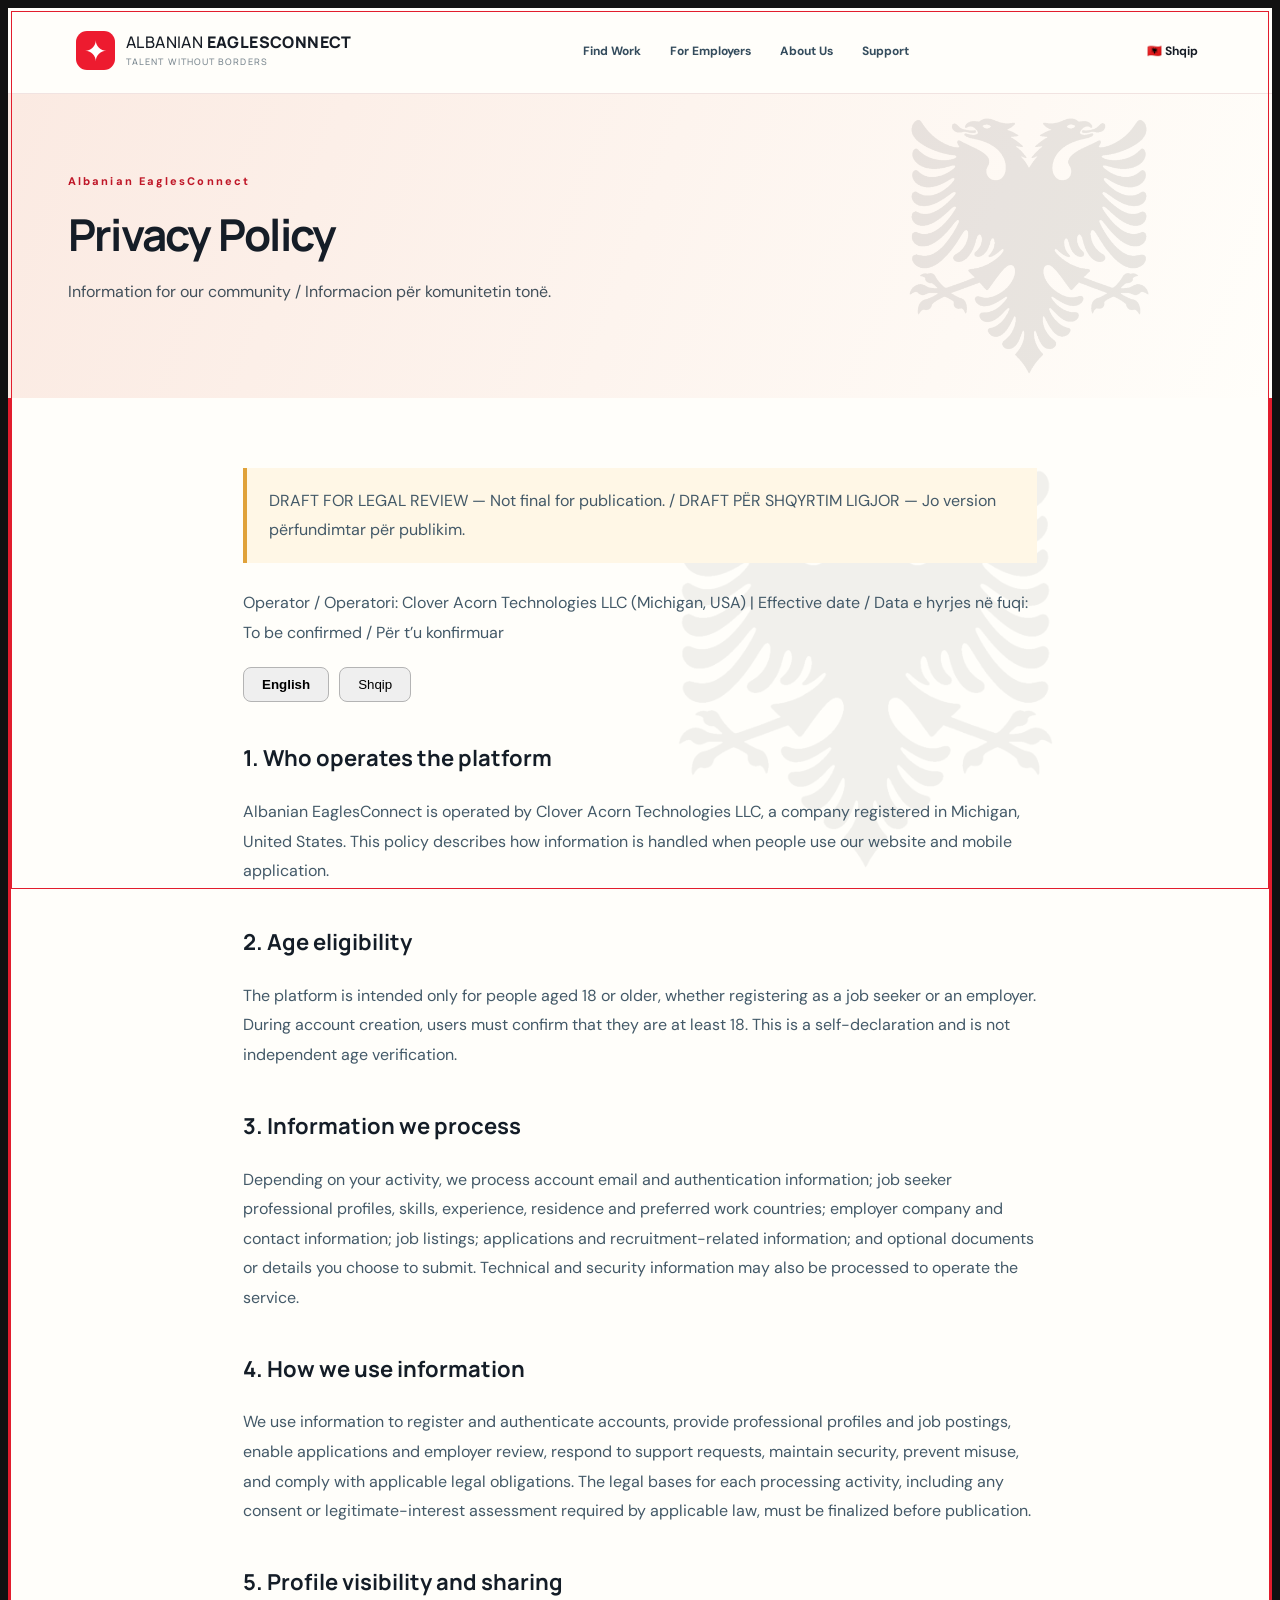
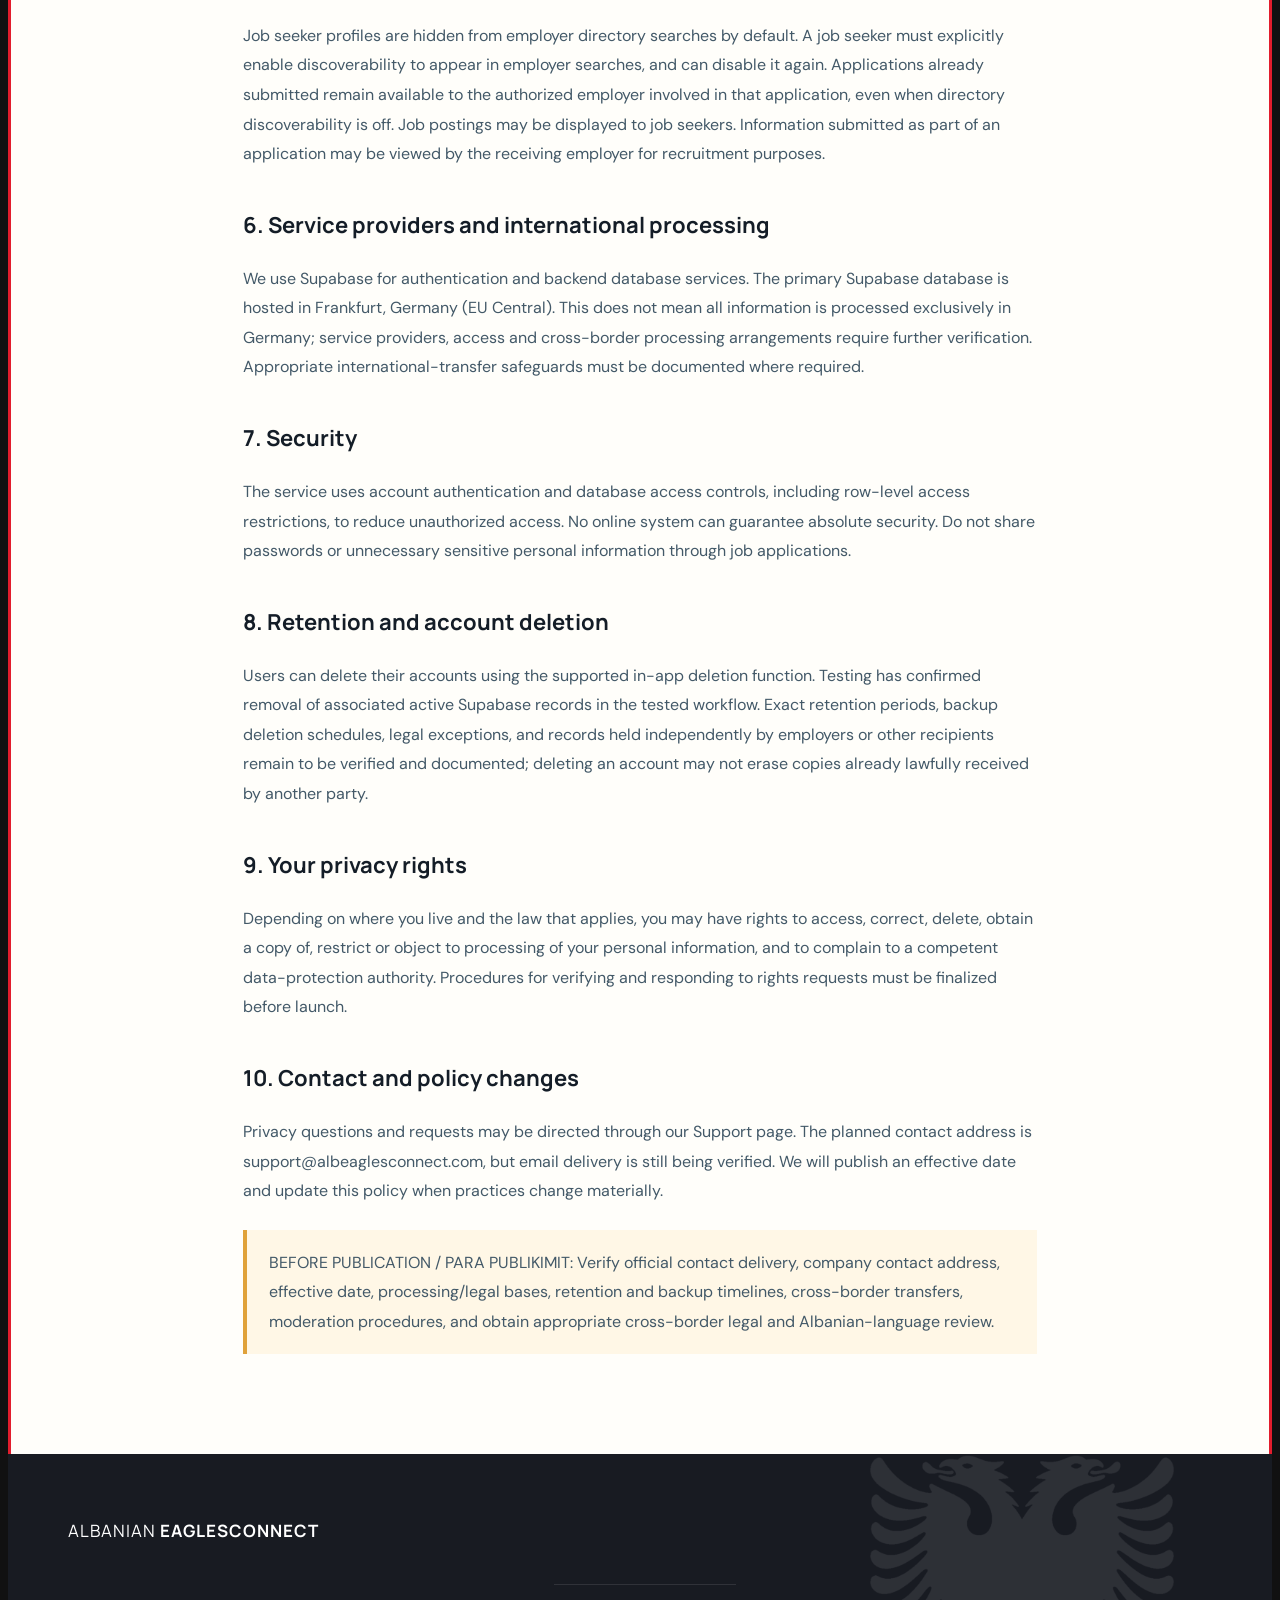
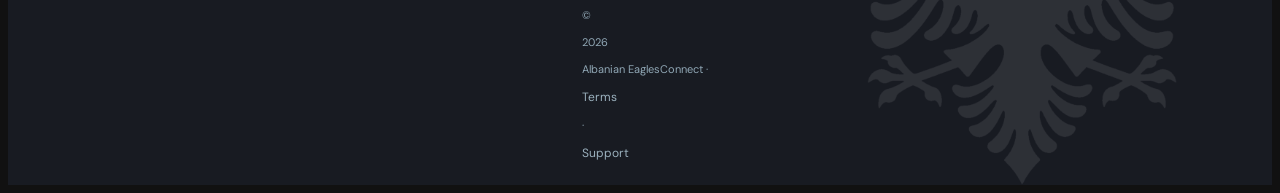
==== privacy.html @ 8d5b30fc "Add files via upload" ====
<!DOCTYPE html>
<html lang="en">
 <head>
  <meta charset="utf-8"/>
  <meta content="width=device-width,initial-scale=1" name="viewport"/>
  <title>
   Privacy Policy | Albanian EaglesConnect
  </title>
  <link href="styles.css" rel="stylesheet"/>
  <style>
   [data-legal-content][hidden]{display:none!important;}
  </style>
 </head>
 <body>
  <header class="header">
   <a class="brand" href="index.html">
    <span class="brand-icon">
     ✦
    </span>
    <span>
     ALBANIAN
     <b>
      EAGLESCONNECT
     </b>
     <small>
      Talent without borders
     </small>
    </span>
   </a>
   <nav id="nav">
    <a data-i18n="navJobs" href="index.html#opportunities">
     Find Work
    </a>
    <a data-i18n="navEmployers" href="index.html#employers">
     For Employers
    </a>
    <a data-i18n="navAbout" href="index.html#about">
     About Us
    </a>
    <a data-i18n="navSupport" href="support.html">
     Support
    </a>
   </nav>
   <div class="header-actions">
    <button class="lang" id="langBtn">
     🇦🇱 Shqip
    </button>
    <button class="menu" id="menuBtn">
     ☰
    </button>
   </div>
  </header>
  <section class="legal-hero">
   <div class="wrap">
    <span class="kicker">
     Albanian EaglesConnect
    </span>
    <h1 data-i18n="privacyTitle">
     Privacy Policy
    </h1>
    <p>
     Information for our community / Informacion p&euml;r komunitetin ton&euml;.
    </p>
   </div>
  </section>
  <main class="legal-body">
   <div class="notice" data-legal-en="" data-legal-sq="">
    DRAFT FOR LEGAL REVIEW &mdash; Not final for publication. / DRAFT P&Euml;R SHQYRTIM LIGJOR &mdash; Jo version p&euml;rfundimtar p&euml;r publikim.
   </div>
   <p>
    Operator / Operatori: Clover Acorn Technologies LLC (Michigan, USA)  |  Effective date / Data e hyrjes n&euml; fuqi: To be confirmed / P&euml;r t&rsquo;u konfirmuar
   </p>
   <div aria-label="Legal document language" class="legal-language-switch" role="group" style="display:flex;gap:10px;margin:20px 0;">
    <button data-legal-switch="en" style="padding:9px 18px;border-radius:8px;border:1px solid #b4b4b4;cursor:pointer;" type="button">
     English
    </button>
    <button data-legal-switch="sq" style="padding:9px 18px;border-radius:8px;border:1px solid #b4b4b4;cursor:pointer;" type="button">
     Shqip
    </button>
   </div>
   <div data-legal-content="en" lang="en">
    <h2>
     1. Who operates the platform
    </h2>
    <p>
     Albanian EaglesConnect is operated by Clover Acorn Technologies LLC, a company registered in Michigan, United States. This policy describes how information is handled when people use our website and mobile application.
    </p>
    <h2>
     2. Age eligibility
    </h2>
    <p>
     The platform is intended only for people aged 18 or older, whether registering as a job seeker or an employer. During account creation, users must confirm that they are at least 18. This is a self-declaration and is not independent age verification.
    </p>
    <h2>
     3. Information we process
    </h2>
    <p>
     Depending on your activity, we process account email and authentication information; job seeker professional profiles, skills, experience, residence and preferred work countries; employer company and contact information; job listings; applications and recruitment-related information; and optional documents or details you choose to submit. Technical and security information may also be processed to operate the service.
    </p>
    <h2>
     4. How we use information
    </h2>
    <p>
     We use information to register and authenticate accounts, provide professional profiles and job postings, enable applications and employer review, respond to support requests, maintain security, prevent misuse, and comply with applicable legal obligations. The legal bases for each processing activity, including any consent or legitimate-interest assessment required by applicable law, must be finalized before publication.
    </p>
    <h2>
     5. Profile visibility and sharing
    </h2>
    <p>
     Job seeker profiles are hidden from employer directory searches by default. A job seeker must explicitly enable discoverability to appear in employer searches, and can disable it again. Applications already submitted remain available to the authorized employer involved in that application, even when directory discoverability is off. Job postings may be displayed to job seekers. Information submitted as part of an application may be viewed by the receiving employer for recruitment purposes.
    </p>
    <h2>
     6. Service providers and international processing
    </h2>
    <p>
     We use Supabase for authentication and backend database services. The primary Supabase database is hosted in Frankfurt, Germany (EU Central). This does not mean all information is processed exclusively in Germany; service providers, access and cross-border processing arrangements require further verification. Appropriate international-transfer safeguards must be documented where required.
    </p>
    <h2>
     7. Security
    </h2>
    <p>
     The service uses account authentication and database access controls, including row-level access restrictions, to reduce unauthorized access. No online system can guarantee absolute security. Do not share passwords or unnecessary sensitive personal information through job applications.
    </p>
    <h2>
     8. Retention and account deletion
    </h2>
    <p>
     Users can delete their accounts using the supported in-app deletion function. Testing has confirmed removal of associated active Supabase records in the tested workflow. Exact retention periods, backup deletion schedules, legal exceptions, and records held independently by employers or other recipients remain to be verified and documented; deleting an account may not erase copies already lawfully received by another party.
    </p>
    <h2>
     9. Your privacy rights
    </h2>
    <p>
     Depending on where you live and the law that applies, you may have rights to access, correct, delete, obtain a copy of, restrict or object to processing of your personal information, and to complain to a competent data-protection authority. Procedures for verifying and responding to rights requests must be finalized before launch.
    </p>
    <h2>
     10. Contact and policy changes
    </h2>
    <p>
     Privacy questions and requests may be directed through our Support page. The planned contact address is support@albeaglesconnect.com, but email delivery is still being verified. We will publish an effective date and update this policy when practices change materially.
    </p>
   </div>
   <div data-legal-content="sq" lang="sq">
    <h2>
     1. Kush e administron platform&euml;n
    </h2>
    <p>
     Albanian EaglesConnect administrohet nga Clover Acorn Technologies LLC, nj&euml; shoq&euml;ri e regjistruar n&euml; Mi&ccedil;igan, Shtetet e Bashkuara. Kjo politik&euml; p&euml;rshkruan m&euml;nyr&euml;n e trajtimit t&euml; t&euml; dh&euml;nave gjat&euml; p&euml;rdorimit t&euml; faqes son&euml; t&euml; internetit dhe aplikacionit celular.
    </p>
    <h2>
     2. Kushti i mosh&euml;s
    </h2>
    <p>
     Platforma &euml;sht&euml; e destinuar vet&euml;m p&euml;r persona t&euml; mosh&euml;s 18 vje&ccedil; e lart, si pun&euml;k&euml;rkues ashtu edhe pun&euml;dh&euml;n&euml;s. Gjat&euml; krijimit t&euml; llogaris&euml;, p&euml;rdoruesit duhet t&euml; konfirmojn&euml; se jan&euml; t&euml; pakt&euml;n 18 vje&ccedil;. Ky &euml;sht&euml; nj&euml; vet&euml;deklarim dhe jo verifikim i pavarur i mosh&euml;s.
    </p>
    <h2>
     3. T&euml; dh&euml;nat q&euml; p&euml;rpunojm&euml;
    </h2>
    <p>
     N&euml; var&euml;si t&euml; p&euml;rdorimit, p&euml;rpunojm&euml; adres&euml;n e emailit dhe t&euml; dh&euml;na t&euml; autentikimit; profilet profesionale t&euml; pun&euml;k&euml;rkuesve, aft&euml;sit&euml;, p&euml;rvoj&euml;n, vendbanimin dhe vendet e preferuara t&euml; pun&euml;s; t&euml; dh&euml;nat e kompanive dhe t&euml; kontaktit t&euml; pun&euml;dh&euml;n&euml;sve; shpalljet e pun&euml;s; aplikimet dhe t&euml; dh&euml;nat e rekrutimit; si edhe dokumentet ose holl&euml;sit&euml; q&euml; vendosni t&euml; paraqisni. Mund t&euml; p&euml;rpunohen edhe t&euml; dh&euml;na teknike dhe sigurie p&euml;r funksionimin e sh&euml;rbimit.
    </p>
    <h2>
     4. Si i p&euml;rdorim t&euml; dh&euml;nat
    </h2>
    <p>
     I p&euml;rdorim t&euml; dh&euml;nat p&euml;r regjistrimin dhe autentikimin e llogarive, ofrimin e profileve profesionale dhe shpalljeve t&euml; pun&euml;s, mund&euml;simin e aplikimeve dhe shqyrtimit nga pun&euml;dh&euml;n&euml;sit, p&euml;rgjigjen ndaj k&euml;rkesave p&euml;r ndihm&euml;, ruajtjen e siguris&euml;, parandalimin e keqp&euml;rdorimeve dhe p&euml;rmbushjen e detyrimeve ligjore. Bazat ligjore p&euml;r secilin aktivitet p&euml;rpunimi, p&euml;rfshir&euml; p&euml;lqimin ose vler&euml;simin e interesit legjitim kur k&euml;rkohet, duhet t&euml; p&euml;rfundohen p&euml;rpara publikimit.
    </p>
    <h2>
     5. Shfaqja dhe ndarja e profileve
    </h2>
    <p>
     Profilet e pun&euml;k&euml;rkuesve jan&euml; si parazgjedhje t&euml; fshehura nga k&euml;rkimet e pun&euml;dh&euml;n&euml;sve n&euml; drejtorin&euml; e kandidat&euml;ve. Pun&euml;k&euml;rkuesi duhet t&euml; aktivizoj&euml; shprehimisht dukshm&euml;rin&euml; q&euml; t&euml; shfaqet n&euml; k&euml;rkime dhe mund ta &ccedil;aktivizoj&euml; s&euml;rish. Aplikimet e d&euml;rguara m&euml; par&euml; mbeten t&euml; aksesueshme p&euml;r pun&euml;dh&euml;n&euml;sin e autorizuar q&euml; ka marr&euml; aplikimin, edhe kur dukshm&euml;ria n&euml; drejtori &euml;sht&euml; e &ccedil;aktivizuar. Shpalljet e pun&euml;s mund t&rsquo;u shfaqen pun&euml;k&euml;rkuesve. T&euml; dh&euml;nat e d&euml;rguara me nj&euml; aplikim mund t&euml; shqyrtohen nga pun&euml;dh&euml;n&euml;si marr&euml;s p&euml;r q&euml;llime rekrutimi.
    </p>
    <h2>
     6. Ofruesit e sh&euml;rbimeve dhe p&euml;rpunimi nd&euml;rkomb&euml;tar
    </h2>
    <p>
     P&euml;rdorim Supabase p&euml;r autentikimin dhe sh&euml;rbimet e baz&euml;s s&euml; t&euml; dh&euml;nave. Baza kryesore e t&euml; dh&euml;nave n&euml; Supabase &euml;sht&euml; e vendosur n&euml; Frankfurt, Gjermani (EU Central). Kjo nuk do t&euml; thot&euml; se t&euml; gjitha t&euml; dh&euml;nat p&euml;rpunohen vet&euml;m n&euml; Gjermani; ofruesit e sh&euml;rbimeve, qasja dhe p&euml;rpunimi nd&euml;rkufitar k&euml;rkojn&euml; verifikim t&euml; m&euml;tejsh&euml;m. Garancit&euml; e p&euml;rshtatshme p&euml;r transferimet nd&euml;rkomb&euml;tare duhet t&euml; dokumentohen kur k&euml;rkohen.
    </p>
    <h2>
     7. Siguria
    </h2>
    <p>
     Sh&euml;rbimi p&euml;rdor autentikimin e llogarive dhe kontrolle t&euml; qasjes n&euml; baz&euml;n e t&euml; dh&euml;nave, p&euml;rfshir&euml; kufizimet e qasjes n&euml; nivel rreshti, p&euml;r t&euml; ulur rrezikun e qasjes s&euml; paautorizuar. Asnj&euml; sistem n&euml; internet nuk mund t&euml; garantoj&euml; siguri absolute. Mos ndani fjal&euml;kalime ose t&euml; dh&euml;na personale t&euml; ndjeshme q&euml; nuk jan&euml; t&euml; nevojshme p&euml;r aplikimin p&euml;r pun&euml;.
    </p>
    <h2>
     8. Ruajtja e t&euml; dh&euml;nave dhe fshirja e llogaris&euml;
    </h2>
    <p>
     P&euml;rdoruesit mund t&rsquo;i fshijn&euml; llogarit&euml; p&euml;rmes funksionit p&euml;rkat&euml;s n&euml; aplikacion. Testimi ka konfirmuar fshirjen e regjistrimeve p&euml;rkat&euml;se aktive n&euml; Supabase n&euml; procesin e testuar. Afatet e sakta t&euml; ruajtjes, fshirja e kopjeve rezerv&euml;, p&euml;rjashtimet ligjore dhe t&euml; dh&euml;nat e mbajtura n&euml; m&euml;nyr&euml; t&euml; pavarur nga pun&euml;dh&euml;n&euml;sit ose marr&euml;s t&euml; tjer&euml; mbeten p&euml;r t&rsquo;u verifikuar dhe dokumentuar; fshirja e llogaris&euml; mund t&euml; mos fshij&euml; kopjet e marra m&euml; par&euml; n&euml; m&euml;nyr&euml; t&euml; ligjshme nga nj&euml; pal&euml; tjet&euml;r.
    </p>
    <h2>
     9. T&euml; drejtat tuaja p&euml;r privat&euml;sin&euml;
    </h2>
    <p>
     N&euml; var&euml;si t&euml; vendbanimit dhe ligjit t&euml; zbatuesh&euml;m, mund t&euml; keni t&euml; drejt&euml; t&euml; merrni qasje, t&euml; korrigjoni, t&euml; fshini, t&euml; merrni kopje t&euml; t&euml; dh&euml;nave tuaja personale, t&euml; kufizoni ose t&euml; kund&euml;rshtoni p&euml;rpunimin, si edhe t&euml; ankoheni pran&euml; autoritetit kompetent p&euml;r mbrojtjen e t&euml; dh&euml;nave. Procedurat p&euml;r verifikimin dhe trajtimin e k&euml;rkesave duhet t&euml; p&euml;rfundohen p&euml;rpara lan&ccedil;imit.
    </p>
    <h2>
     10. Kontakti dhe ndryshimet e politik&euml;s
    </h2>
    <p>
     Pyetjet dhe k&euml;rkesat p&euml;r privat&euml;sin&euml; mund t&euml; d&euml;rgohen p&euml;rmes faqes s&euml; Mb&euml;shtetjes. Adresa e planifikuar e kontaktit &euml;sht&euml; support@albeaglesconnect.com, por funksionimi i saj ende po verifikohet. Do t&euml; publikojm&euml; dat&euml;n e hyrjes n&euml; fuqi dhe do ta p&euml;rdit&euml;sojm&euml; k&euml;t&euml; politik&euml; kur praktikat t&euml; ndryshojn&euml; n&euml; m&euml;nyr&euml; thelb&euml;sore.
    </p>
   </div>
   <div class="notice" style="margin-top:24px;">
    BEFORE PUBLICATION / PARA PUBLIKIMIT: Verify official contact delivery, company contact address, effective date, processing/legal bases, retention and backup timelines, cross-border transfers, moderation procedures, and obtain appropriate cross-border legal and Albanian-language review.
   </div>
  </main>
  <footer>
   <div class="wrap footer-grid">
    <div>
     <div class="footer-brand">
      ALBANIAN
      <b>
       EAGLESCONNECT
      </b>
     </div>
    </div>
    <div class="wrap copyright">
     &copy;
     <span id="year">
     </span>
     Albanian EaglesConnect &middot;
     <a href="terms.html">
      Terms
     </a>
     &middot;
     <a href="support.html">
      Support
     </a>
    </div>
   </div>
  </footer>
  <script src="script.js">
  </script>
  <script>
   (function(){
  const nodes=document.querySelectorAll('[data-legal-content]');
  const buttons=document.querySelectorAll('[data-legal-switch]');
  let current=localStorage.getItem('eaglesconnect_legal_language') || localStorage.getItem('selectedLanguage') || 'en';
  if(current!=='sq') current='en';
  function apply(lang){
    current=lang==='sq'?'sq':'en';
    nodes.forEach(n=>n.hidden=n.getAttribute('data-legal-content')!==current);
    buttons.forEach(b=>{let active=b.getAttribute('data-legal-switch')===current;b.setAttribute('aria-pressed',String(active));b.style.fontWeight=active?'700':'400';});
    document.documentElement.lang=current;
    localStorage.setItem('eaglesconnect_legal_language',current);
  }
  buttons.forEach(b=>b.addEventListener('click',()=>apply(b.getAttribute('data-legal-switch'))));
  // Keep the legal body synchronized when the existing header language control is used.
  ['langBtn','footerLang'].forEach(id=>{let b=document.getElementById(id);if(b)b.addEventListener('click',()=>apply(current==='en'?'sq':'en'));});
  apply(current);
})();
  </script>
 </body>
</html>
---- styles.css ----
@import url('https://fonts.googleapis.com/css2?family=DM+Sans:wght@400;500;600;700&family=Manrope:wght@400;500;600;700;800&display=swap');:root{--navy:#102b42;--ink:#17334a;--teal:#20b7ad;--muted:#6a7b89;--cream:#f6f8f8}*{box-sizing:border-box}html{scroll-behavior:smooth}body{margin:0;color:var(--ink);font-family:'DM Sans',Arial,sans-serif}h1,h2,h3,p{margin-top:0}h1,h2,h3{font-family:Manrope,Arial,sans-serif}a{text-decoration:none;color:inherit}.wrap{max-width:1200px;margin:auto;padding-left:28px;padding-right:28px}.header{height:86px;padding:0 max(28px,calc((100vw - 1144px)/2));display:flex;align-items:center;justify-content:space-between;gap:24px;background:#fff;position:relative;z-index:10}.brand{display:flex;gap:11px;align-items:center;font-family:Manrope;font-size:16px;letter-spacing:.06em;font-weight:500;white-space:nowrap;line-height:1.1}.brand b{font-weight:800}.brand small{display:block;font-size:9px;letter-spacing:.19em;color:#7d8a92;margin-top:6px;text-transform:uppercase}.brand-icon{display:grid;place-items:center;width:39px;height:39px;border-radius:11px;background:var(--navy);color:#5be0cf;font-size:28px}.header nav{display:flex;gap:29px;font-size:12px;font-weight:700;color:#344c5d}.header nav a:hover{color:#0baea6}.header-actions{display:flex;align-items:center;gap:15px}.lang,.footer-lang{border:0;background:transparent;color:var(--ink);font:700 12px 'DM Sans';cursor:pointer;white-space:nowrap}.btn{display:inline-flex;align-items:center;justify-content:space-between;gap:35px;background:#1db9ae;color:white;padding:16px 23px;border-radius:5px;font-size:13px;font-weight:700;box-shadow:0 8px 22px #00a99b30;transition:transform .2s,background .2s}.btn:hover{transform:translateY(-2px);background:#0c9e96}.btn-small{padding:12px 17px;white-space:nowrap}.menu{display:none;border:0;background:transparent;font-size:23px;cursor:pointer}.hero{min-height:615px;position:relative;background:#0e3048;color:white;overflow:hidden}.hero-photo{position:absolute;inset:0;background-image:url('https://images.unsplash.com/photo-1497366811353-6870744d04b2?auto=format&fit=crop&w=2200&q=90');background-size:cover;background-position:center 48%}.hero-shade{position:absolute;inset:0;background:linear-gradient(90deg,#09273eF7 0%,#09273ee8 40%,#09273e8c 73%,#09273e4d 100%)}.hero-content{position:relative;padding-top:111px;padding-bottom:45px}.eyebrow,.kicker,.intro-label{font-size:11px;font-weight:800;letter-spacing:.19em}.eyebrow{color:#8de3d7;display:flex;align-items:center;gap:12px}.dot{width:8px;height:8px;background:#39d6c4;border-radius:50%}.hero h1{font-size:clamp(44px,5.2vw,72px);line-height:1.12;letter-spacing:-.045em;margin:23px 0}.hero h1 em{font-style:normal;color:#56d8c8}.hero p{max-width:575px;color:#e0e9ed;line-height:1.85;font-size:16px}.hero-buttons{display:flex;gap:15px;margin-top:32px}.btn-outline{background:transparent;border:1px solid #ffffff9e;box-shadow:none}.btn-outline:hover{background:#ffffff20}.hero-bottom{display:flex;align-items:center;gap:15px;margin-top:76px;font-size:12px;color:#d5e3e7}.flag img{width:38px;height:27px;object-fit:cover;border:1px solid #ffffff55;box-shadow:0 2px 10px #0005}.hero-number{position:absolute;bottom:35px;right:6%;font-size:11px;letter-spacing:.12em;color:#ffffffa8}.intro{display:grid;grid-template-columns:1fr 2fr;gap:35px;padding-top:96px;padding-bottom:80px}.intro-label{color:#0da79c;padding-top:17px}.intro h2,.section-top h2,.regions h2,.cta h2{font-size:clamp(30px,3.3vw,47px);line-height:1.25;letter-spacing:-.04em;margin-bottom:18px}.intro h2 span,.regions h2 span{color:#11aa9f}.intro p{font-size:15px;line-height:1.9;color:var(--muted);max-width:670px}.paths{display:grid;grid-template-columns:1fr 1fr;gap:22px;padding-bottom:105px}.path-card{height:400px;border-radius:9px;position:relative;overflow:hidden;background-size:cover;background-position:center}.jobseeker{background-image:url('https://images.unsplash.com/photo-1522071820081-009f0129c71c?auto=format&fit=crop&w=1100&q=85')}.employers{background-image:url('https://images.unsplash.com/photo-1556761175-b413da4baf72?auto=format&fit=crop&w=1100&q=85')}.path-overlay{position:absolute;inset:0;background:linear-gradient(0deg,#092b43f5 0%,#092b43b0 58%,#092b4355)}.path-content{position:absolute;bottom:35px;left:36px;right:35px;color:white}.pill{display:inline-block;font-size:10px;letter-spacing:.12em;border:1px solid #ffffff75;border-radius:4px;padding:8px 12px;margin-bottom:17px}.path-card h3{font-size:29px;letter-spacing:-.04em;margin-bottom:11px}.path-card p{max-width:450px;color:#e1e9ee;font-size:13px;line-height:1.8}.text-link{font-size:13px;font-weight:800;color:#6ee6d8;display:inline-block;margin-top:12px}.how{background:#f4f8f8;padding:94px 0 105px}.section-top{text-align:center}.kicker{color:#0da79c}.section-top h2{margin-top:18px}.section-top p{color:var(--muted);font-size:14px}.steps{display:grid;grid-template-columns:repeat(3,1fr);gap:25px;margin-top:57px}.steps>div{background:white;border-radius:8px;padding:30px 31px 38px;box-shadow:0 8px 35px #183c5210;position:relative}.step-num{position:absolute;right:26px;top:24px;font-size:13px;font-weight:800;color:#b8c9cf}.step-icon{height:62px;width:62px;background:#e8f8f5;color:#11aa9f;border-radius:15px;display:grid;place-items:center;font-size:35px;margin-bottom:28px}.steps h3{font-size:18px;margin-bottom:11px}.steps p{font-size:13px;line-height:1.8;color:var(--muted);margin:0}.regions{display:grid;grid-template-columns:1fr 1fr;gap:75px;align-items:center;padding-top:115px;padding-bottom:115px}.regions h2{margin-top:19px}.regions-text p{font-size:14px;line-height:1.9;color:var(--muted)}.region-tags{display:flex;gap:9px;flex-wrap:wrap;margin-top:26px}.region-tags span{border:1px solid #d8e4e8;border-radius:25px;padding:9px 13px;font-size:11px;font-weight:700}.regions-image{height:390px;position:relative}.regions-image img{height:100%;width:100%;object-fit:cover;border-radius:8px}.image-note{position:absolute;bottom:-20px;left:-23px;background:var(--navy);color:white;border-radius:5px;padding:22px 27px;font-size:14px;font-weight:700;box-shadow:0 10px 28px #0002}.cta{background:#102d44;color:white;padding:78px 0}.cta-inner{display:flex;justify-content:space-between;align-items:center;gap:35px}.cta h2{margin:16px 0}.cta p{font-size:14px;color:#bcd0db;max-width:610px;line-height:1.8}.btn-light{background:#28c7b8;white-space:nowrap}footer{background:#0b2335;color:#d6e3e9;padding:65px 0 24px}.footer-grid{display:grid;grid-template-columns:2.2fr 1fr 1fr 1fr;gap:30px}.footer-brand{font-family:Manrope;font-size:17px;letter-spacing:.06em;color:white}.footer-grid p{font-size:12px;color:#91a8b6;margin-top:17px}.footer-grid>div:not(:first-child){display:flex;flex-direction:column;gap:13px}.footer-grid strong{font-size:12px;color:white;margin-bottom:8px}.footer-grid a,.footer-lang{font-size:12px;color:#9bb1be;text-align:left;padding:0}.copyright{border-top:1px solid #ffffff1a;margin-top:65px;padding-top:23px;font-size:11px;color:#91a8b6}.legal-hero{background:#102d44;color:white;padding:75px 0}.legal-hero h1{font-size:44px;letter-spacing:-.04em;margin:14px 0}.legal-hero p{max-width:700px;color:#c5d7e0;line-height:1.8}.legal-body{max-width:850px;margin:70px auto 100px;padding:0 28px;line-height:1.85;color:#435968}.legal-body h2{color:#102b42;font-size:22px;margin-top:36px}.legal-body a{color:#008e87;text-decoration:underline}.notice{background:#fff7e6;border-left:4px solid #e0a23a;padding:18px 22px;margin:25px 0}.contact-box{padding:30px;background:#f1f7f7;border-radius:8px}.legal-body li{margin-bottom:8px}@media(max-width:1050px){.header nav{gap:13px}.brand{font-size:13px}.header{padding:0 20px}.header-actions{gap:8px}}@media(max-width:800px){.header{height:72px}.header nav{display:none;position:absolute;top:72px;left:0;right:0;background:white;padding:25px;flex-direction:column;box-shadow:0 20px 30px #0002}.header nav.open{display:flex}.menu{display:block}.header-actions .btn-small{display:none}.hero{min-height:590px}.hero-content{padding-top:85px}.intro{grid-template-columns:1fr;padding-top:70px;padding-bottom:45px;gap:14px}.paths,.regions{grid-template-columns:1fr}.paths{padding-bottom:75px}.steps{grid-template-columns:1fr}.regions{gap:45px;padding-top:75px;padding-bottom:95px}.cta-inner{align-items:flex-start;flex-direction:column}.footer-grid{grid-template-columns:1fr 1fr}.footer-grid>div:first-child{grid-column:span 2}}@media(max-width:500px){.wrap{padding-left:20px;padding-right:20px}.hero h1{font-size:43px}.hero p{font-size:14px}.hero-buttons{flex-wrap:wrap}.hero-bottom{margin-top:55px}.path-card{height:400px}.path-content{left:24px;right:24px}.path-card h3{font-size:25px}.regions-image{height:280px}.image-note{left:10px;bottom:-25px}.footer-grid{gap:35px}.header .brand{font-size:12px}.brand-icon{width:32px;height:32px}.lang{font-size:11px}}

/* AW website refresh — bright editorial design with Albanian identity */
:root{--navy:#141b26;--ink:#171d26;--teal:#007e7b;--muted:#43515c;--cream:#fffdf9}
html{background:#101010}body{background:#fffefa;border:8px solid #111;box-shadow:inset 0 0 0 3px #e21d2d;min-height:100vh;position:relative}
body::before{content:"";position:fixed;inset:11px;border:1px solid #e21d2d;pointer-events:none;z-index:1000}
.header{background:#fffefa;border-bottom:1px solid #f1e3e1}.brand-icon{background:#ed1b2f;color:white}.header nav a:hover{color:#d4192c}
.btn{background:#df182b;color:#fff;box-shadow:0 9px 22px #c8192633}.btn:hover{background:#b60e22}.btn-outline{background:#fff;color:#161e27;border:2px solid #fff;box-shadow:none}.btn-outline:hover{background:#fff0ed}
.hero{min-height:635px;background:#f3e9dc;color:#111d28}.hero-photo{background-image:url('https://images.unsplash.com/photo-1486312338219-ce68d2c6f44d?auto=format&fit=crop&w=2200&q=90');background-position:center 52%}
.hero-shade{background:linear-gradient(90deg,rgba(255,253,248,.98) 0%,rgba(255,253,248,.95) 31%,rgba(255,253,248,.73) 50%,rgba(255,253,248,.10) 82%)}
.hero-content{padding-top:105px}.hero h1{color:#101923;max-width:800px}.hero h1 em{color:#d7192d}.hero p{color:#293943;font-weight:500}.eyebrow{color:#a71524}.dot{background:#e21d2d}.hero-bottom{color:#293943}.hero-number{color:#293943}
.intro,.regions,.legal-body{position:relative;isolation:isolate}.intro:before,.regions:before,.legal-body:before{content:"";position:absolute;background:url('albanian-eagle-watermark.png') center/contain no-repeat;opacity:.045;z-index:-1;pointer-events:none;width:400px;height:400px;top:0;right:0}
.intro{padding-top:88px}.intro-label,.kicker{color:#bf1728}.intro h2 span,.regions h2 span{color:#d51c30}.intro p,.regions-text p{color:#40515c}
.path-card{border-radius:16px;box-shadow:0 20px 42px #14233824}.path-overlay{background:linear-gradient(0deg,rgba(15,25,37,.96),rgba(15,25,37,.56) 60%,rgba(15,25,37,.07))}.text-link{color:#fff;border-bottom:2px solid #ff4557;padding-bottom:4px}
.how{background:#fff2ed;position:relative;isolation:isolate}.how:before{content:"";position:absolute;inset:0;background:url('albanian-eagle-watermark.png') center/440px no-repeat;opacity:.035;z-index:-1}.steps>div{border:1px solid #f0dcd7;border-radius:16px;box-shadow:0 12px 30px #4a20200d}.step-icon{background:#ffe4df;color:#d7192d}.region-tags span{background:#fff4f0;border-color:#f0d9d5}
.cta{background:linear-gradient(110deg,#db172b,#9f1024);position:relative;isolation:isolate}.cta:before{content:"";position:absolute;inset:0;background:url('albanian-eagle-watermark.png') 90% center/350px no-repeat;opacity:.09;z-index:-1}.cta .kicker{color:#ffe5bb}.cta p{color:#fff4f2}.btn-light{background:white;color:#ad1125}.btn-light:hover{background:#fff0e8}
footer{background:#181b22;position:relative;isolation:isolate}footer:before{content:"";position:absolute;inset:0;background:url('albanian-eagle-watermark.png') 90% 20%/310px no-repeat;opacity:.075;filter:invert(1);z-index:-1}
.legal-hero{background:linear-gradient(110deg,#fbeae2,#fffefa);color:#151d27;position:relative;isolation:isolate}.legal-hero:before{content:"";position:absolute;inset:0;background:url('albanian-eagle-watermark.png') 88% center/240px no-repeat;opacity:.07;z-index:-1}.legal-hero p{color:#42505b}.legal-body h2{color:#141d27}.legal-body a{color:#c8182a}.contact-box{background:#fff1ed}
@media(max-width:800px){body{border-width:5px}body::before{inset:7px}.hero-shade{background:linear-gradient(90deg,rgba(255,253,248,.98),rgba(255,253,248,.86) 70%,rgba(255,253,248,.65))}.hero-photo{background-position:62% center}.hero-content{padding-top:80px}.hero-bottom{margin-top:48px}}

/* AW website: supplied Albanian eagle used consistently as a subtle watermark. */
.hero, .paths, .intro, .how, .regions, .cta, .legal-hero, .legal-body, footer {position:relative; isolation:isolate;}
.hero::after {content:"";position:absolute;right:3%;top:10%;width:min(30vw,340px);height:75%;background:url('albanian-eagle-watermark.png') center/contain no-repeat;opacity:.075;pointer-events:none;z-index:0;}
.hero-content {z-index:2;}
.hero-number {z-index:2;}
.intro::before,.regions::before,.legal-body::before {background-image:url('albanian-eagle-watermark.png');opacity:.055;}
.how::before {background-image:url('albanian-eagle-watermark.png');opacity:.05;}
.cta::before {background-image:url('albanian-eagle-watermark.png');opacity:.10;filter:invert(1);}
footer::before {background-image:url('albanian-eagle-watermark.png');opacity:.09;filter:invert(1);}
.legal-hero::before {background-image:url('albanian-eagle-watermark.png');opacity:.085;}
.paths::before {content:"";position:absolute;inset:0;background:url('albanian-eagle-watermark.png') center/270px no-repeat;opacity:.045;pointer-events:none;z-index:-1;}
@media(max-width:800px){.hero::after{width:200px;right:0;opacity:.045}.legal-body::before{width:260px;height:260px;}}

/* EaglesConnect: accommodate longer brand name and keep typing hands visible */
.brand{letter-spacing:.025em}.brand small{letter-spacing:.12em}.hero-photo{background-position:center 55%}@media(max-width:1050px){.brand{font-size:12px}.header nav{gap:12px}}@media(max-width:800px){.hero-photo{background-position:65% center}}
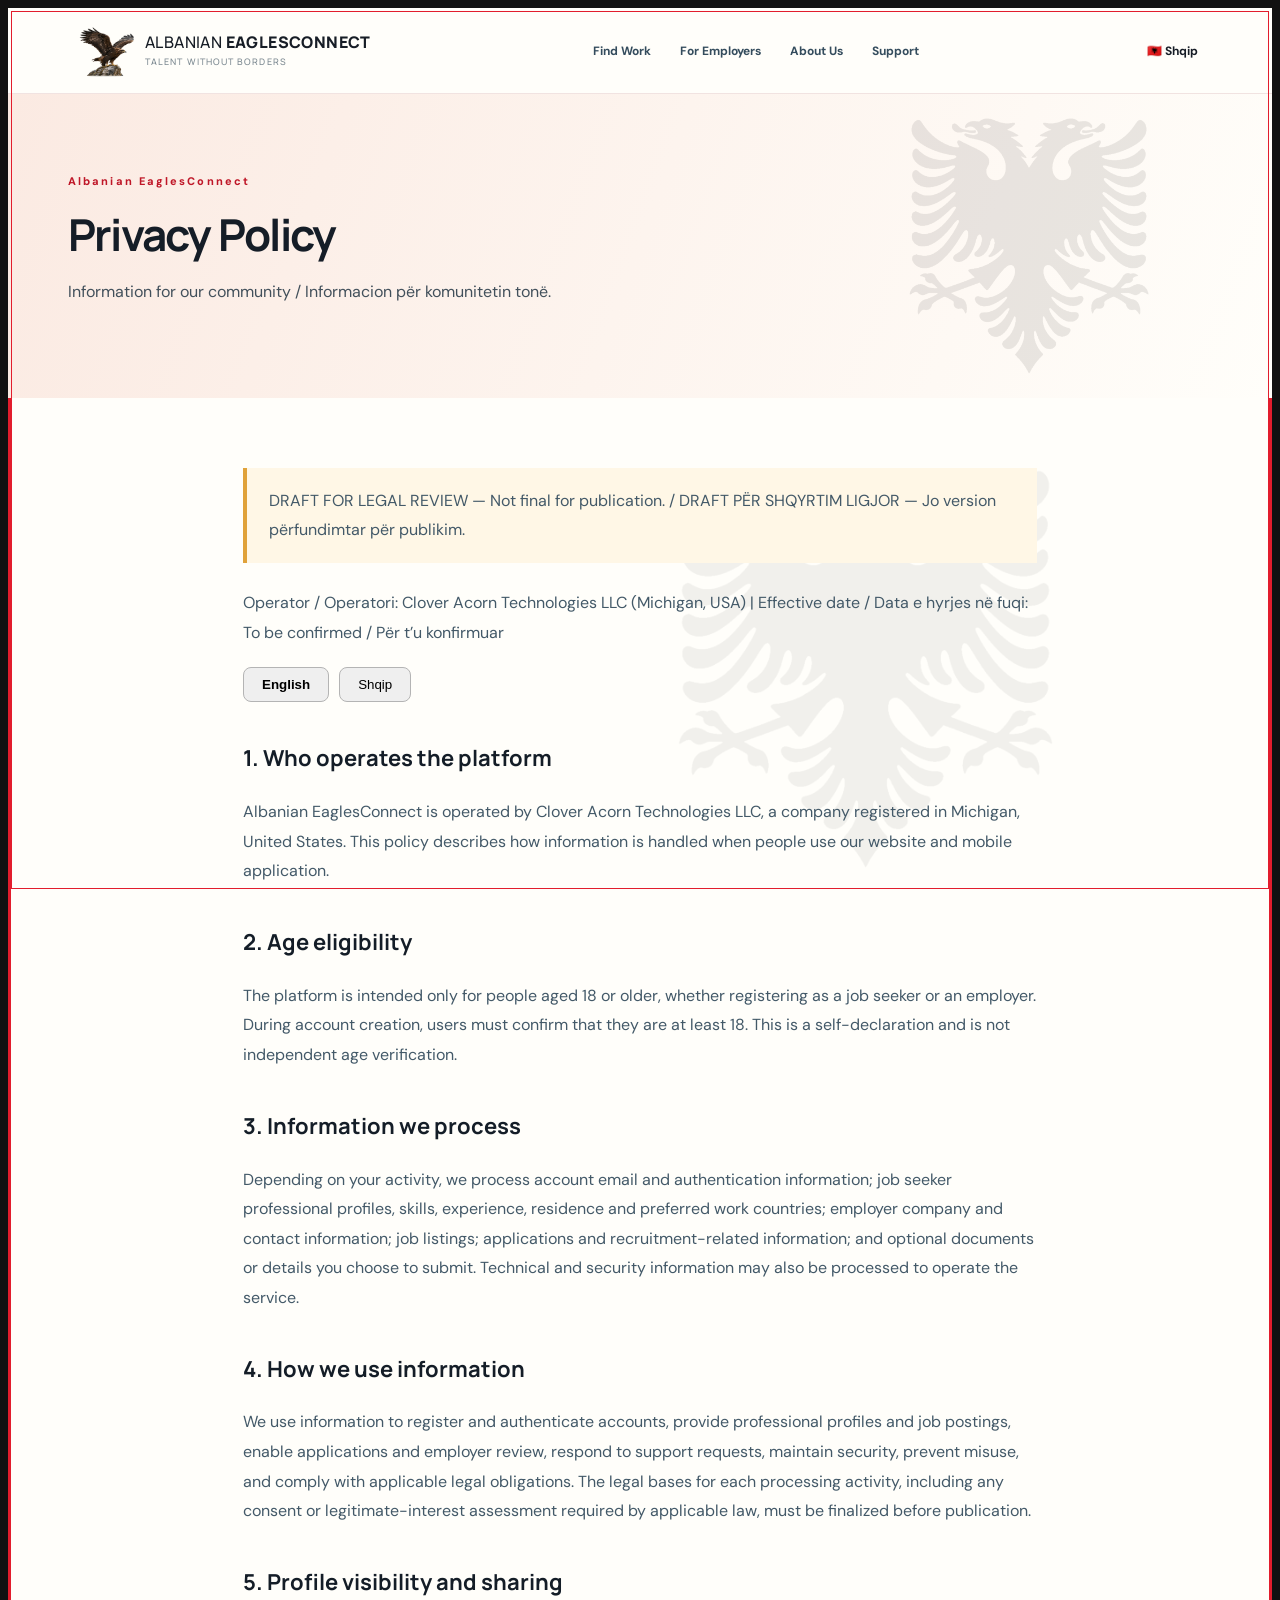
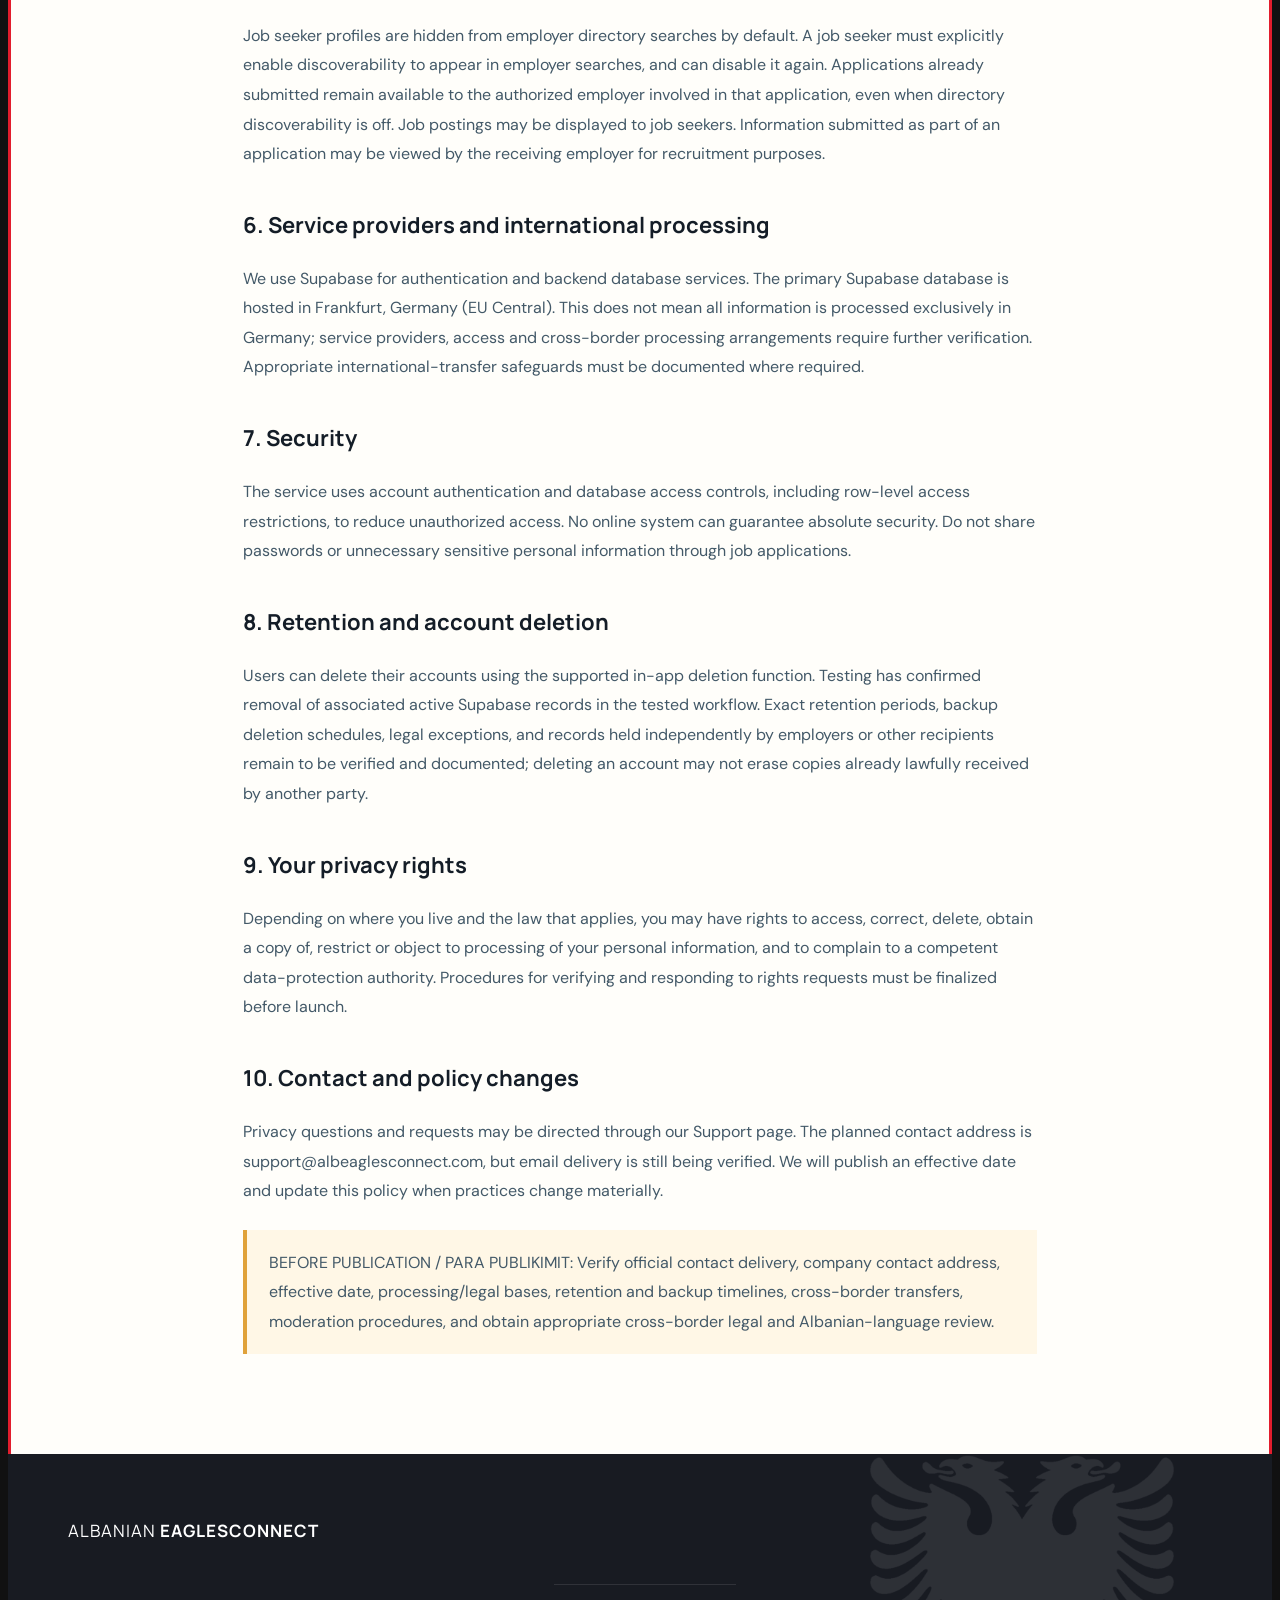
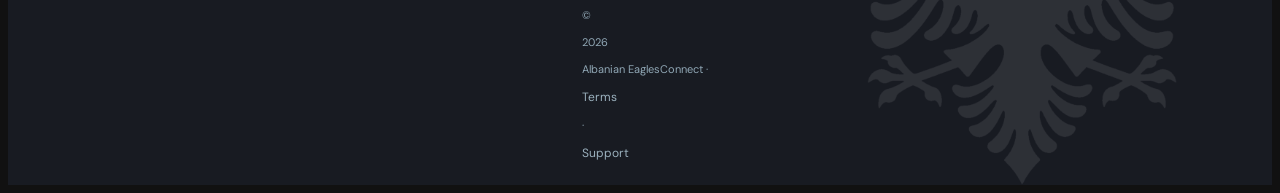
==== commit 55187663: "Update eagle branding App Store placeholder and support form" ====
--- a/privacy.html
+++ b/privacy.html
@@ -1,239 +1,250 @@
 <!DOCTYPE html>
+
 <html lang="en">
- <head>
-  <meta charset="utf-8"/>
-  <meta content="width=device-width,initial-scale=1" name="viewport"/>
-  <title>
+<head>
+<meta charset="utf-8"/>
+<meta content="width=device-width,initial-scale=1" name="viewport"/>
+<title>
    Privacy Policy | Albanian EaglesConnect
   </title>
-  <link href="styles.css" rel="stylesheet"/>
-  <style>
+<link href="styles.css" rel="stylesheet"/>
+<style>
    [data-legal-content][hidden]{display:none!important;}
   </style>
- </head>
- <body>
-  <header class="header">
-   <a class="brand" href="index.html">
-    <span class="brand-icon">
-     ✦
-    </span>
-    <span>
+<style>
+/* Albanian EaglesConnect eagle logo and App Store launch placeholder */
+.brand .brand-icon.aec-eagle-icon{display:inline-flex!important;align-items:center;justify-content:center;background:transparent!important;box-shadow:none!important;border-radius:0!important;width:58px!important;height:56px!important;padding:0!important;flex:0 0 58px!important;font-size:0!important}
+.aec-eagle-icon img{display:block;width:100%;height:100%;object-fit:contain}
+.aec-store-panel{max-width:1120px;margin:38px auto;padding:32px 28px;border:1px solid #eadfe0;border-radius:18px;background:linear-gradient(120deg,#fff7f4,#fff);box-shadow:0 10px 28px rgba(25,24,24,.06)}
+.aec-store-panel h2{font-size:clamp(24px,3vw,36px);margin:0 0 10px;color:#1c2430}
+.aec-store-panel p{margin:0 0 16px;color:#435060;line-height:1.65}
+.aec-store-badge{display:inline-flex;align-items:center;gap:12px;padding:11px 20px;background:#222;color:white;border-radius:12px;opacity:.75;cursor:not-allowed;user-select:none}
+.aec-store-badge svg{width:26px;height:26px;fill:currentColor}
+.aec-store-badge small{display:block;font-size:11px}.aec-store-badge strong{display:block;font-size:19px}
+.aec-store-note{display:block;margin-top:10px;color:#69737c;font-size:13px}
+@media(max-width:600px){.brand .brand-icon.aec-eagle-icon{width:46px!important;height:48px!important;flex-basis:46px!important}.aec-store-panel{margin:20px 14px;padding:23px 20px}}
+</style></head>
+<body>
+<header class="header">
+<a class="brand" href="index.html">
+<span class="brand-icon aec-eagle-icon"><img alt="Eagle emblem" src="eagle-logo.png"/></span>
+<span>
      ALBANIAN
      <b>
       EAGLESCONNECT
      </b>
-     <small>
+<small>
       Talent without borders
      </small>
-    </span>
-   </a>
-   <nav id="nav">
-    <a data-i18n="navJobs" href="index.html#opportunities">
+</span>
+</a>
+<nav id="nav">
+<a data-i18n="navJobs" href="index.html#opportunities">
      Find Work
     </a>
-    <a data-i18n="navEmployers" href="index.html#employers">
+<a data-i18n="navEmployers" href="index.html#employers">
      For Employers
     </a>
-    <a data-i18n="navAbout" href="index.html#about">
+<a data-i18n="navAbout" href="index.html#about">
      About Us
     </a>
-    <a data-i18n="navSupport" href="support.html">
+<a data-i18n="navSupport" href="support.html">
      Support
     </a>
-   </nav>
-   <div class="header-actions">
-    <button class="lang" id="langBtn">
+</nav>
+<div class="header-actions">
+<button class="lang" id="langBtn">
      🇦🇱 Shqip
     </button>
-    <button class="menu" id="menuBtn">
+<button class="menu" id="menuBtn">
      ☰
     </button>
-   </div>
-  </header>
-  <section class="legal-hero">
-   <div class="wrap">
-    <span class="kicker">
+</div>
+</header>
+<section class="legal-hero">
+<div class="wrap">
+<span class="kicker">
      Albanian EaglesConnect
     </span>
-    <h1 data-i18n="privacyTitle">
+<h1 data-i18n="privacyTitle">
      Privacy Policy
     </h1>
-    <p>
-     Information for our community / Informacion p&euml;r komunitetin ton&euml;.
-    </p>
+<p>
+     Information for our community / Informacion për komunitetin tonë.
+    </p>
+</div>
+</section>
+<main class="legal-body">
+<div class="notice" data-legal-en="" data-legal-sq="">
+    DRAFT FOR LEGAL REVIEW — Not final for publication. / DRAFT PËR SHQYRTIM LIGJOR — Jo version përfundimtar për publikim.
    </div>
-  </section>
-  <main class="legal-body">
-   <div class="notice" data-legal-en="" data-legal-sq="">
-    DRAFT FOR LEGAL REVIEW &mdash; Not final for publication. / DRAFT P&Euml;R SHQYRTIM LIGJOR &mdash; Jo version p&euml;rfundimtar p&euml;r publikim.
-   </div>
-   <p>
-    Operator / Operatori: Clover Acorn Technologies LLC (Michigan, USA)  |  Effective date / Data e hyrjes n&euml; fuqi: To be confirmed / P&euml;r t&rsquo;u konfirmuar
+<p>
+    Operator / Operatori: Clover Acorn Technologies LLC (Michigan, USA)  |  Effective date / Data e hyrjes në fuqi: To be confirmed / Për t’u konfirmuar
    </p>
-   <div aria-label="Legal document language" class="legal-language-switch" role="group" style="display:flex;gap:10px;margin:20px 0;">
-    <button data-legal-switch="en" style="padding:9px 18px;border-radius:8px;border:1px solid #b4b4b4;cursor:pointer;" type="button">
+<div aria-label="Legal document language" class="legal-language-switch" role="group" style="display:flex;gap:10px;margin:20px 0;">
+<button data-legal-switch="en" style="padding:9px 18px;border-radius:8px;border:1px solid #b4b4b4;cursor:pointer;" type="button">
      English
     </button>
-    <button data-legal-switch="sq" style="padding:9px 18px;border-radius:8px;border:1px solid #b4b4b4;cursor:pointer;" type="button">
+<button data-legal-switch="sq" style="padding:9px 18px;border-radius:8px;border:1px solid #b4b4b4;cursor:pointer;" type="button">
      Shqip
     </button>
-   </div>
-   <div data-legal-content="en" lang="en">
-    <h2>
+</div>
+<div data-legal-content="en" lang="en">
+<h2>
      1. Who operates the platform
     </h2>
-    <p>
+<p>
      Albanian EaglesConnect is operated by Clover Acorn Technologies LLC, a company registered in Michigan, United States. This policy describes how information is handled when people use our website and mobile application.
     </p>
-    <h2>
+<h2>
      2. Age eligibility
     </h2>
-    <p>
+<p>
      The platform is intended only for people aged 18 or older, whether registering as a job seeker or an employer. During account creation, users must confirm that they are at least 18. This is a self-declaration and is not independent age verification.
     </p>
-    <h2>
+<h2>
      3. Information we process
     </h2>
-    <p>
+<p>
      Depending on your activity, we process account email and authentication information; job seeker professional profiles, skills, experience, residence and preferred work countries; employer company and contact information; job listings; applications and recruitment-related information; and optional documents or details you choose to submit. Technical and security information may also be processed to operate the service.
     </p>
-    <h2>
+<h2>
      4. How we use information
     </h2>
-    <p>
+<p>
      We use information to register and authenticate accounts, provide professional profiles and job postings, enable applications and employer review, respond to support requests, maintain security, prevent misuse, and comply with applicable legal obligations. The legal bases for each processing activity, including any consent or legitimate-interest assessment required by applicable law, must be finalized before publication.
     </p>
-    <h2>
+<h2>
      5. Profile visibility and sharing
     </h2>
-    <p>
+<p>
      Job seeker profiles are hidden from employer directory searches by default. A job seeker must explicitly enable discoverability to appear in employer searches, and can disable it again. Applications already submitted remain available to the authorized employer involved in that application, even when directory discoverability is off. Job postings may be displayed to job seekers. Information submitted as part of an application may be viewed by the receiving employer for recruitment purposes.
     </p>
-    <h2>
+<h2>
      6. Service providers and international processing
     </h2>
-    <p>
+<p>
      We use Supabase for authentication and backend database services. The primary Supabase database is hosted in Frankfurt, Germany (EU Central). This does not mean all information is processed exclusively in Germany; service providers, access and cross-border processing arrangements require further verification. Appropriate international-transfer safeguards must be documented where required.
     </p>
-    <h2>
+<h2>
      7. Security
     </h2>
-    <p>
+<p>
      The service uses account authentication and database access controls, including row-level access restrictions, to reduce unauthorized access. No online system can guarantee absolute security. Do not share passwords or unnecessary sensitive personal information through job applications.
     </p>
-    <h2>
+<h2>
      8. Retention and account deletion
     </h2>
-    <p>
+<p>
      Users can delete their accounts using the supported in-app deletion function. Testing has confirmed removal of associated active Supabase records in the tested workflow. Exact retention periods, backup deletion schedules, legal exceptions, and records held independently by employers or other recipients remain to be verified and documented; deleting an account may not erase copies already lawfully received by another party.
     </p>
-    <h2>
+<h2>
      9. Your privacy rights
     </h2>
-    <p>
+<p>
      Depending on where you live and the law that applies, you may have rights to access, correct, delete, obtain a copy of, restrict or object to processing of your personal information, and to complain to a competent data-protection authority. Procedures for verifying and responding to rights requests must be finalized before launch.
     </p>
-    <h2>
+<h2>
      10. Contact and policy changes
     </h2>
-    <p>
+<p>
      Privacy questions and requests may be directed through our Support page. The planned contact address is support@albeaglesconnect.com, but email delivery is still being verified. We will publish an effective date and update this policy when practices change materially.
     </p>
-   </div>
-   <div data-legal-content="sq" lang="sq">
-    <h2>
-     1. Kush e administron platform&euml;n
-    </h2>
-    <p>
-     Albanian EaglesConnect administrohet nga Clover Acorn Technologies LLC, nj&euml; shoq&euml;ri e regjistruar n&euml; Mi&ccedil;igan, Shtetet e Bashkuara. Kjo politik&euml; p&euml;rshkruan m&euml;nyr&euml;n e trajtimit t&euml; t&euml; dh&euml;nave gjat&euml; p&euml;rdorimit t&euml; faqes son&euml; t&euml; internetit dhe aplikacionit celular.
-    </p>
-    <h2>
-     2. Kushti i mosh&euml;s
-    </h2>
-    <p>
-     Platforma &euml;sht&euml; e destinuar vet&euml;m p&euml;r persona t&euml; mosh&euml;s 18 vje&ccedil; e lart, si pun&euml;k&euml;rkues ashtu edhe pun&euml;dh&euml;n&euml;s. Gjat&euml; krijimit t&euml; llogaris&euml;, p&euml;rdoruesit duhet t&euml; konfirmojn&euml; se jan&euml; t&euml; pakt&euml;n 18 vje&ccedil;. Ky &euml;sht&euml; nj&euml; vet&euml;deklarim dhe jo verifikim i pavarur i mosh&euml;s.
-    </p>
-    <h2>
-     3. T&euml; dh&euml;nat q&euml; p&euml;rpunojm&euml;
-    </h2>
-    <p>
-     N&euml; var&euml;si t&euml; p&euml;rdorimit, p&euml;rpunojm&euml; adres&euml;n e emailit dhe t&euml; dh&euml;na t&euml; autentikimit; profilet profesionale t&euml; pun&euml;k&euml;rkuesve, aft&euml;sit&euml;, p&euml;rvoj&euml;n, vendbanimin dhe vendet e preferuara t&euml; pun&euml;s; t&euml; dh&euml;nat e kompanive dhe t&euml; kontaktit t&euml; pun&euml;dh&euml;n&euml;sve; shpalljet e pun&euml;s; aplikimet dhe t&euml; dh&euml;nat e rekrutimit; si edhe dokumentet ose holl&euml;sit&euml; q&euml; vendosni t&euml; paraqisni. Mund t&euml; p&euml;rpunohen edhe t&euml; dh&euml;na teknike dhe sigurie p&euml;r funksionimin e sh&euml;rbimit.
-    </p>
-    <h2>
-     4. Si i p&euml;rdorim t&euml; dh&euml;nat
-    </h2>
-    <p>
-     I p&euml;rdorim t&euml; dh&euml;nat p&euml;r regjistrimin dhe autentikimin e llogarive, ofrimin e profileve profesionale dhe shpalljeve t&euml; pun&euml;s, mund&euml;simin e aplikimeve dhe shqyrtimit nga pun&euml;dh&euml;n&euml;sit, p&euml;rgjigjen ndaj k&euml;rkesave p&euml;r ndihm&euml;, ruajtjen e siguris&euml;, parandalimin e keqp&euml;rdorimeve dhe p&euml;rmbushjen e detyrimeve ligjore. Bazat ligjore p&euml;r secilin aktivitet p&euml;rpunimi, p&euml;rfshir&euml; p&euml;lqimin ose vler&euml;simin e interesit legjitim kur k&euml;rkohet, duhet t&euml; p&euml;rfundohen p&euml;rpara publikimit.
-    </p>
-    <h2>
+</div>
+<div data-legal-content="sq" lang="sq">
+<h2>
+     1. Kush e administron platformën
+    </h2>
+<p>
+     Albanian EaglesConnect administrohet nga Clover Acorn Technologies LLC, një shoqëri e regjistruar në Miçigan, Shtetet e Bashkuara. Kjo politikë përshkruan mënyrën e trajtimit të të dhënave gjatë përdorimit të faqes sonë të internetit dhe aplikacionit celular.
+    </p>
+<h2>
+     2. Kushti i moshës
+    </h2>
+<p>
+     Platforma është e destinuar vetëm për persona të moshës 18 vjeç e lart, si punëkërkues ashtu edhe punëdhënës. Gjatë krijimit të llogarisë, përdoruesit duhet të konfirmojnë se janë të paktën 18 vjeç. Ky është një vetëdeklarim dhe jo verifikim i pavarur i moshës.
+    </p>
+<h2>
+     3. Të dhënat që përpunojmë
+    </h2>
+<p>
+     Në varësi të përdorimit, përpunojmë adresën e emailit dhe të dhëna të autentikimit; profilet profesionale të punëkërkuesve, aftësitë, përvojën, vendbanimin dhe vendet e preferuara të punës; të dhënat e kompanive dhe të kontaktit të punëdhënësve; shpalljet e punës; aplikimet dhe të dhënat e rekrutimit; si edhe dokumentet ose hollësitë që vendosni të paraqisni. Mund të përpunohen edhe të dhëna teknike dhe sigurie për funksionimin e shërbimit.
+    </p>
+<h2>
+     4. Si i përdorim të dhënat
+    </h2>
+<p>
+     I përdorim të dhënat për regjistrimin dhe autentikimin e llogarive, ofrimin e profileve profesionale dhe shpalljeve të punës, mundësimin e aplikimeve dhe shqyrtimit nga punëdhënësit, përgjigjen ndaj kërkesave për ndihmë, ruajtjen e sigurisë, parandalimin e keqpërdorimeve dhe përmbushjen e detyrimeve ligjore. Bazat ligjore për secilin aktivitet përpunimi, përfshirë pëlqimin ose vlerësimin e interesit legjitim kur kërkohet, duhet të përfundohen përpara publikimit.
+    </p>
+<h2>
      5. Shfaqja dhe ndarja e profileve
     </h2>
-    <p>
-     Profilet e pun&euml;k&euml;rkuesve jan&euml; si parazgjedhje t&euml; fshehura nga k&euml;rkimet e pun&euml;dh&euml;n&euml;sve n&euml; drejtorin&euml; e kandidat&euml;ve. Pun&euml;k&euml;rkuesi duhet t&euml; aktivizoj&euml; shprehimisht dukshm&euml;rin&euml; q&euml; t&euml; shfaqet n&euml; k&euml;rkime dhe mund ta &ccedil;aktivizoj&euml; s&euml;rish. Aplikimet e d&euml;rguara m&euml; par&euml; mbeten t&euml; aksesueshme p&euml;r pun&euml;dh&euml;n&euml;sin e autorizuar q&euml; ka marr&euml; aplikimin, edhe kur dukshm&euml;ria n&euml; drejtori &euml;sht&euml; e &ccedil;aktivizuar. Shpalljet e pun&euml;s mund t&rsquo;u shfaqen pun&euml;k&euml;rkuesve. T&euml; dh&euml;nat e d&euml;rguara me nj&euml; aplikim mund t&euml; shqyrtohen nga pun&euml;dh&euml;n&euml;si marr&euml;s p&euml;r q&euml;llime rekrutimi.
-    </p>
-    <h2>
-     6. Ofruesit e sh&euml;rbimeve dhe p&euml;rpunimi nd&euml;rkomb&euml;tar
-    </h2>
-    <p>
-     P&euml;rdorim Supabase p&euml;r autentikimin dhe sh&euml;rbimet e baz&euml;s s&euml; t&euml; dh&euml;nave. Baza kryesore e t&euml; dh&euml;nave n&euml; Supabase &euml;sht&euml; e vendosur n&euml; Frankfurt, Gjermani (EU Central). Kjo nuk do t&euml; thot&euml; se t&euml; gjitha t&euml; dh&euml;nat p&euml;rpunohen vet&euml;m n&euml; Gjermani; ofruesit e sh&euml;rbimeve, qasja dhe p&euml;rpunimi nd&euml;rkufitar k&euml;rkojn&euml; verifikim t&euml; m&euml;tejsh&euml;m. Garancit&euml; e p&euml;rshtatshme p&euml;r transferimet nd&euml;rkomb&euml;tare duhet t&euml; dokumentohen kur k&euml;rkohen.
-    </p>
-    <h2>
+<p>
+     Profilet e punëkërkuesve janë si parazgjedhje të fshehura nga kërkimet e punëdhënësve në drejtorinë e kandidatëve. Punëkërkuesi duhet të aktivizojë shprehimisht dukshmërinë që të shfaqet në kërkime dhe mund ta çaktivizojë sërish. Aplikimet e dërguara më parë mbeten të aksesueshme për punëdhënësin e autorizuar që ka marrë aplikimin, edhe kur dukshmëria në drejtori është e çaktivizuar. Shpalljet e punës mund t’u shfaqen punëkërkuesve. Të dhënat e dërguara me një aplikim mund të shqyrtohen nga punëdhënësi marrës për qëllime rekrutimi.
+    </p>
+<h2>
+     6. Ofruesit e shërbimeve dhe përpunimi ndërkombëtar
+    </h2>
+<p>
+     Përdorim Supabase për autentikimin dhe shërbimet e bazës së të dhënave. Baza kryesore e të dhënave në Supabase është e vendosur në Frankfurt, Gjermani (EU Central). Kjo nuk do të thotë se të gjitha të dhënat përpunohen vetëm në Gjermani; ofruesit e shërbimeve, qasja dhe përpunimi ndërkufitar kërkojnë verifikim të mëtejshëm. Garancitë e përshtatshme për transferimet ndërkombëtare duhet të dokumentohen kur kërkohen.
+    </p>
+<h2>
      7. Siguria
     </h2>
-    <p>
-     Sh&euml;rbimi p&euml;rdor autentikimin e llogarive dhe kontrolle t&euml; qasjes n&euml; baz&euml;n e t&euml; dh&euml;nave, p&euml;rfshir&euml; kufizimet e qasjes n&euml; nivel rreshti, p&euml;r t&euml; ulur rrezikun e qasjes s&euml; paautorizuar. Asnj&euml; sistem n&euml; internet nuk mund t&euml; garantoj&euml; siguri absolute. Mos ndani fjal&euml;kalime ose t&euml; dh&euml;na personale t&euml; ndjeshme q&euml; nuk jan&euml; t&euml; nevojshme p&euml;r aplikimin p&euml;r pun&euml;.
-    </p>
-    <h2>
-     8. Ruajtja e t&euml; dh&euml;nave dhe fshirja e llogaris&euml;
-    </h2>
-    <p>
-     P&euml;rdoruesit mund t&rsquo;i fshijn&euml; llogarit&euml; p&euml;rmes funksionit p&euml;rkat&euml;s n&euml; aplikacion. Testimi ka konfirmuar fshirjen e regjistrimeve p&euml;rkat&euml;se aktive n&euml; Supabase n&euml; procesin e testuar. Afatet e sakta t&euml; ruajtjes, fshirja e kopjeve rezerv&euml;, p&euml;rjashtimet ligjore dhe t&euml; dh&euml;nat e mbajtura n&euml; m&euml;nyr&euml; t&euml; pavarur nga pun&euml;dh&euml;n&euml;sit ose marr&euml;s t&euml; tjer&euml; mbeten p&euml;r t&rsquo;u verifikuar dhe dokumentuar; fshirja e llogaris&euml; mund t&euml; mos fshij&euml; kopjet e marra m&euml; par&euml; n&euml; m&euml;nyr&euml; t&euml; ligjshme nga nj&euml; pal&euml; tjet&euml;r.
-    </p>
-    <h2>
-     9. T&euml; drejtat tuaja p&euml;r privat&euml;sin&euml;
-    </h2>
-    <p>
-     N&euml; var&euml;si t&euml; vendbanimit dhe ligjit t&euml; zbatuesh&euml;m, mund t&euml; keni t&euml; drejt&euml; t&euml; merrni qasje, t&euml; korrigjoni, t&euml; fshini, t&euml; merrni kopje t&euml; t&euml; dh&euml;nave tuaja personale, t&euml; kufizoni ose t&euml; kund&euml;rshtoni p&euml;rpunimin, si edhe t&euml; ankoheni pran&euml; autoritetit kompetent p&euml;r mbrojtjen e t&euml; dh&euml;nave. Procedurat p&euml;r verifikimin dhe trajtimin e k&euml;rkesave duhet t&euml; p&euml;rfundohen p&euml;rpara lan&ccedil;imit.
-    </p>
-    <h2>
-     10. Kontakti dhe ndryshimet e politik&euml;s
-    </h2>
-    <p>
-     Pyetjet dhe k&euml;rkesat p&euml;r privat&euml;sin&euml; mund t&euml; d&euml;rgohen p&euml;rmes faqes s&euml; Mb&euml;shtetjes. Adresa e planifikuar e kontaktit &euml;sht&euml; support@albeaglesconnect.com, por funksionimi i saj ende po verifikohet. Do t&euml; publikojm&euml; dat&euml;n e hyrjes n&euml; fuqi dhe do ta p&euml;rdit&euml;sojm&euml; k&euml;t&euml; politik&euml; kur praktikat t&euml; ndryshojn&euml; n&euml; m&euml;nyr&euml; thelb&euml;sore.
-    </p>
-   </div>
-   <div class="notice" style="margin-top:24px;">
+<p>
+     Shërbimi përdor autentikimin e llogarive dhe kontrolle të qasjes në bazën e të dhënave, përfshirë kufizimet e qasjes në nivel rreshti, për të ulur rrezikun e qasjes së paautorizuar. Asnjë sistem në internet nuk mund të garantojë siguri absolute. Mos ndani fjalëkalime ose të dhëna personale të ndjeshme që nuk janë të nevojshme për aplikimin për punë.
+    </p>
+<h2>
+     8. Ruajtja e të dhënave dhe fshirja e llogarisë
+    </h2>
+<p>
+     Përdoruesit mund t’i fshijnë llogaritë përmes funksionit përkatës në aplikacion. Testimi ka konfirmuar fshirjen e regjistrimeve përkatëse aktive në Supabase në procesin e testuar. Afatet e sakta të ruajtjes, fshirja e kopjeve rezervë, përjashtimet ligjore dhe të dhënat e mbajtura në mënyrë të pavarur nga punëdhënësit ose marrës të tjerë mbeten për t’u verifikuar dhe dokumentuar; fshirja e llogarisë mund të mos fshijë kopjet e marra më parë në mënyrë të ligjshme nga një palë tjetër.
+    </p>
+<h2>
+     9. Të drejtat tuaja për privatësinë
+    </h2>
+<p>
+     Në varësi të vendbanimit dhe ligjit të zbatueshëm, mund të keni të drejtë të merrni qasje, të korrigjoni, të fshini, të merrni kopje të të dhënave tuaja personale, të kufizoni ose të kundërshtoni përpunimin, si edhe të ankoheni pranë autoritetit kompetent për mbrojtjen e të dhënave. Procedurat për verifikimin dhe trajtimin e kërkesave duhet të përfundohen përpara lançimit.
+    </p>
+<h2>
+     10. Kontakti dhe ndryshimet e politikës
+    </h2>
+<p>
+     Pyetjet dhe kërkesat për privatësinë mund të dërgohen përmes faqes së Mbështetjes. Adresa e planifikuar e kontaktit është support@albeaglesconnect.com, por funksionimi i saj ende po verifikohet. Do të publikojmë datën e hyrjes në fuqi dhe do ta përditësojmë këtë politikë kur praktikat të ndryshojnë në mënyrë thelbësore.
+    </p>
+</div>
+<div class="notice" style="margin-top:24px;">
     BEFORE PUBLICATION / PARA PUBLIKIMIT: Verify official contact delivery, company contact address, effective date, processing/legal bases, retention and backup timelines, cross-border transfers, moderation procedures, and obtain appropriate cross-border legal and Albanian-language review.
    </div>
-  </main>
-  <footer>
-   <div class="wrap footer-grid">
-    <div>
-     <div class="footer-brand">
+</main>
+<footer>
+<div class="wrap footer-grid">
+<div>
+<div class="footer-brand">
       ALBANIAN
       <b>
        EAGLESCONNECT
       </b>
-     </div>
-    </div>
-    <div class="wrap copyright">
-     &copy;
+</div>
+</div>
+<div class="wrap copyright">
+     ©
      <span id="year">
-     </span>
-     Albanian EaglesConnect &middot;
+</span>
+     Albanian EaglesConnect ·
      <a href="terms.html">
       Terms
      </a>
-     &middot;
+     ·
      <a href="support.html">
       Support
      </a>
-    </div>
-   </div>
-  </footer>
-  <script src="script.js">
-  </script>
-  <script>
+</div>
+</div>
+</footer>
+<script src="script.js">
+</script>
+<script>
    (function(){
   const nodes=document.querySelectorAll('[data-legal-content]');
   const buttons=document.querySelectorAll('[data-legal-switch]');
@@ -252,5 +263,5 @@
   apply(current);
 })();
   </script>
- </body>
+</body>
 </html>
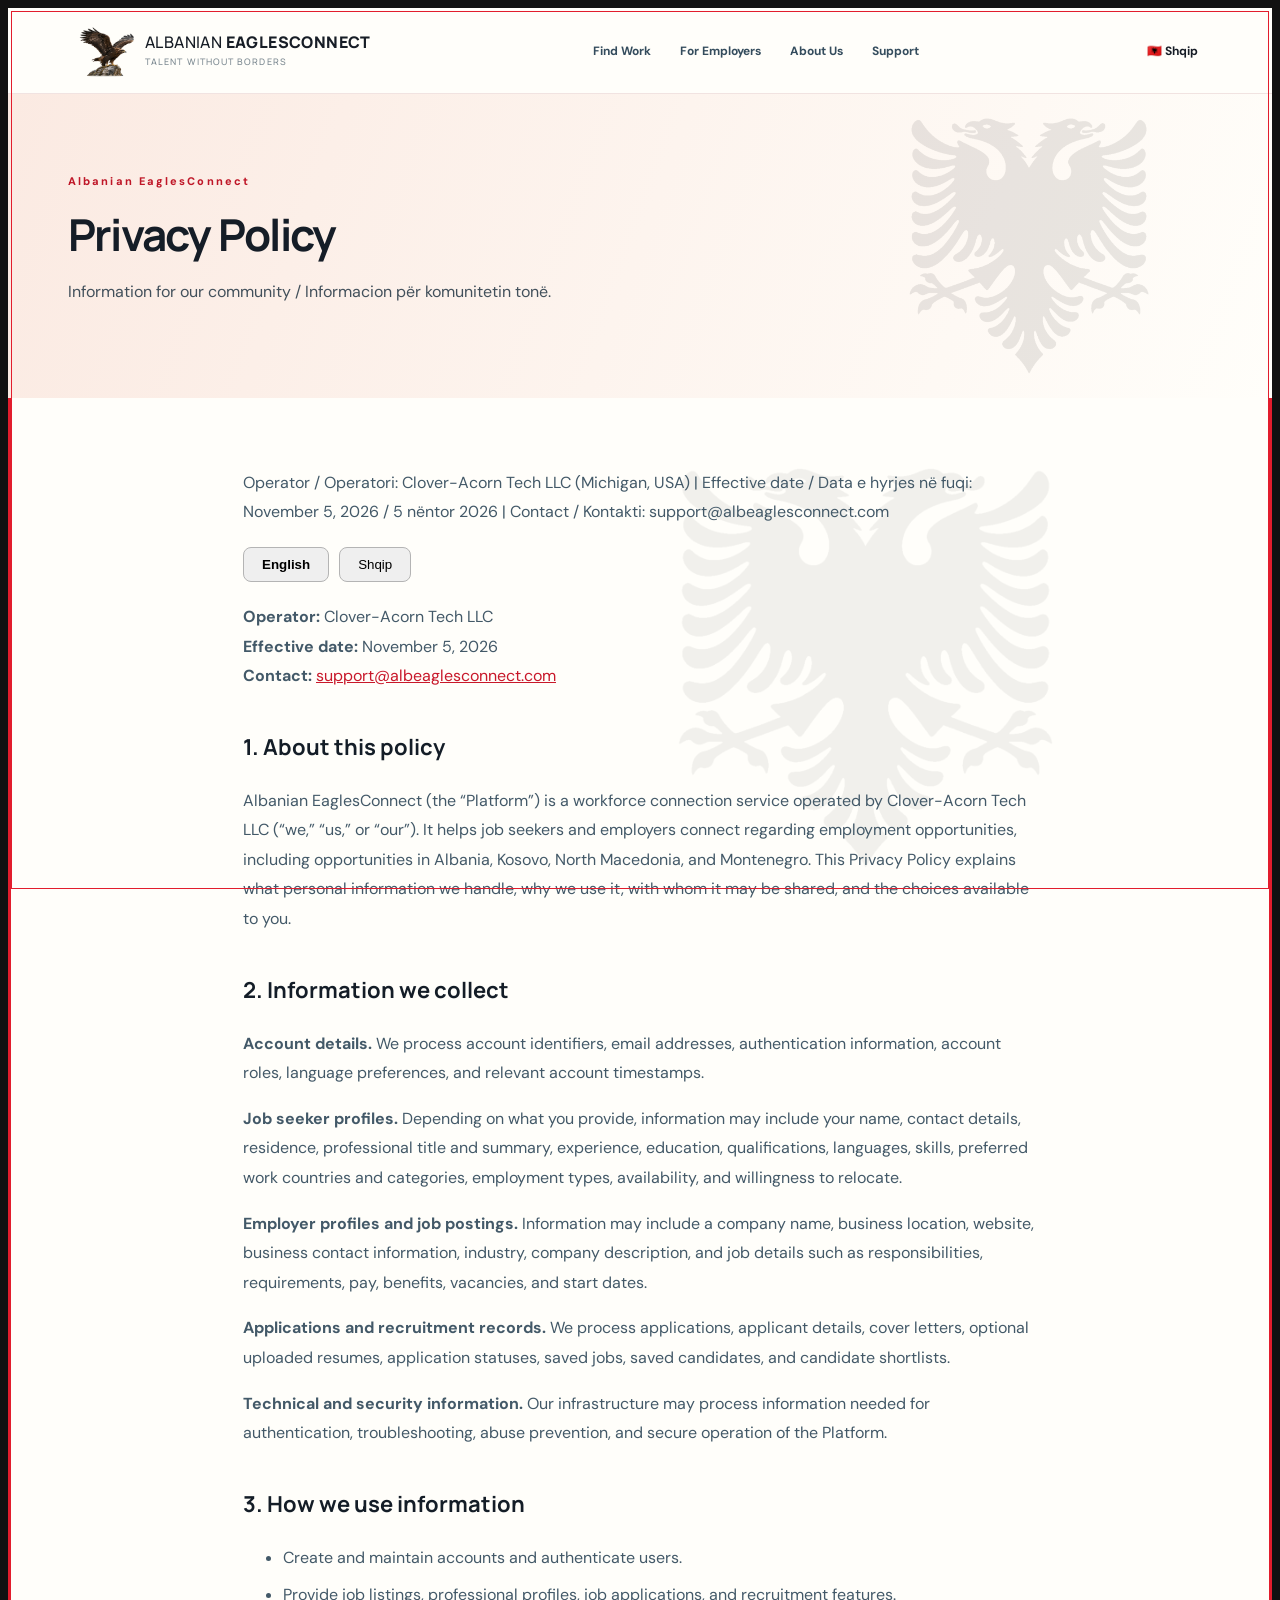
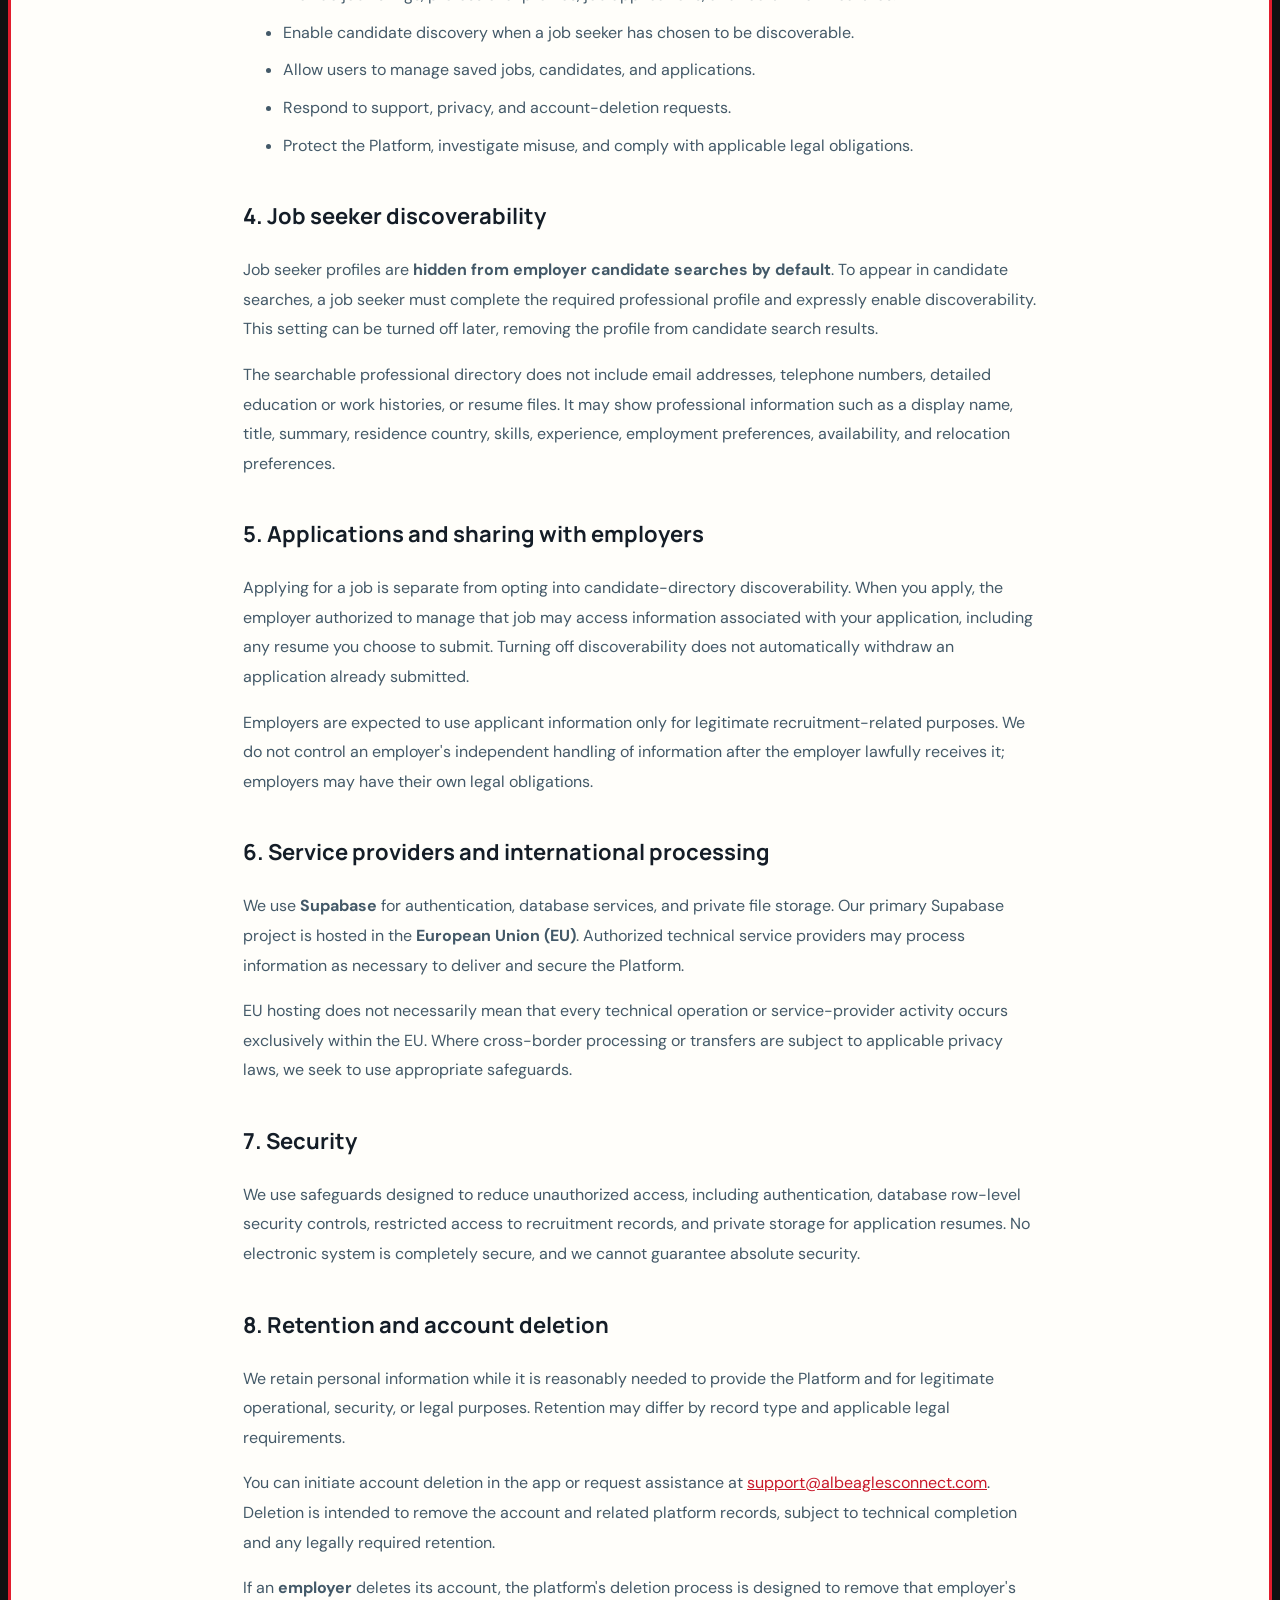
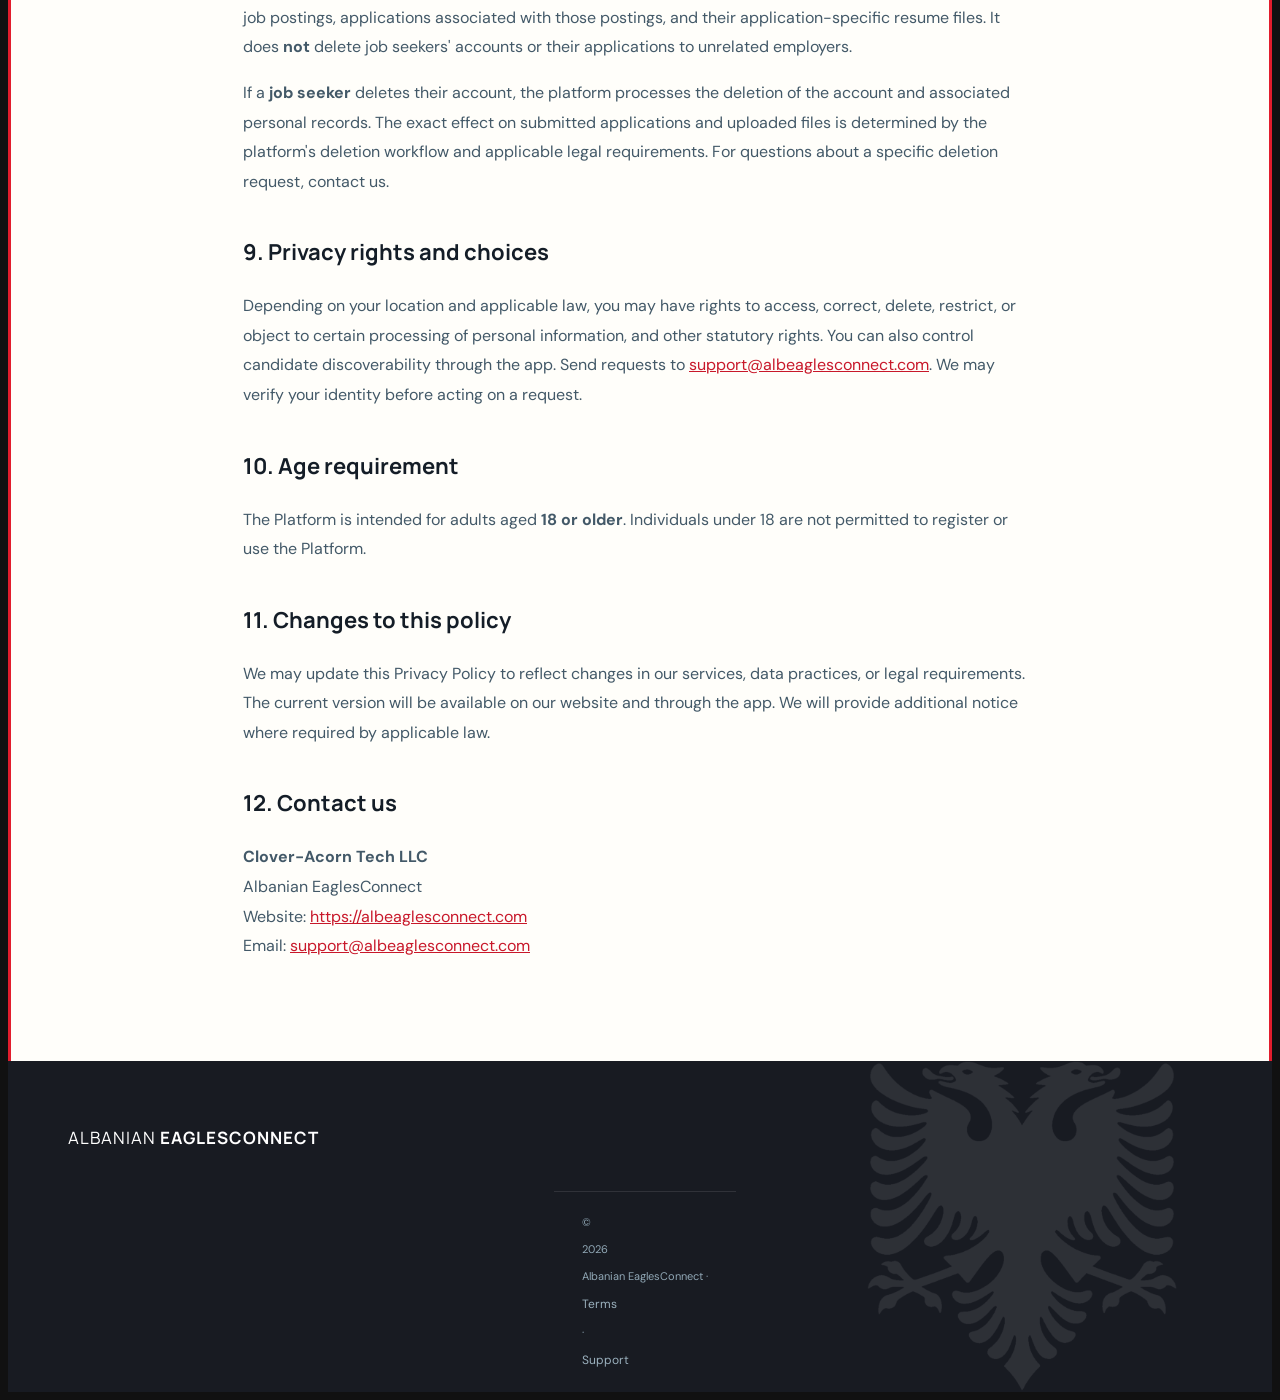
==== commit 0cae0532: "Privacy File Update Privacy File Update" ====
--- a/privacy.html
+++ b/privacy.html
@@ -75,12 +75,8 @@
 </div>
 </section>
 <main class="legal-body">
-<div class="notice" data-legal-en="" data-legal-sq="">
-    DRAFT FOR LEGAL REVIEW — Not final for publication. / DRAFT PËR SHQYRTIM LIGJOR — Jo version përfundimtar për publikim.
-   </div>
-<p>
-    Operator / Operatori: Clover Acorn Technologies LLC (Michigan, USA)  |  Effective date / Data e hyrjes në fuqi: To be confirmed / Për t’u konfirmuar
-   </p>
+
+<p>Operator / Operatori: Clover-Acorn Tech LLC (Michigan, USA)  |  Effective date / Data e hyrjes në fuqi: November 5, 2026 / 5 nëntor 2026  |  Contact / Kontakti: support@albeaglesconnect.com</p>
 <div aria-label="Legal document language" class="legal-language-switch" role="group" style="display:flex;gap:10px;margin:20px 0;">
 <button data-legal-switch="en" style="padding:9px 18px;border-radius:8px;border:1px solid #b4b4b4;cursor:pointer;" type="button">
      English
@@ -90,132 +86,80 @@
     </button>
 </div>
 <div data-legal-content="en" lang="en">
-<h2>
-     1. Who operates the platform
-    </h2>
-<p>
-     Albanian EaglesConnect is operated by Clover Acorn Technologies LLC, a company registered in Michigan, United States. This policy describes how information is handled when people use our website and mobile application.
-    </p>
-<h2>
-     2. Age eligibility
-    </h2>
-<p>
-     The platform is intended only for people aged 18 or older, whether registering as a job seeker or an employer. During account creation, users must confirm that they are at least 18. This is a self-declaration and is not independent age verification.
-    </p>
-<h2>
-     3. Information we process
-    </h2>
-<p>
-     Depending on your activity, we process account email and authentication information; job seeker professional profiles, skills, experience, residence and preferred work countries; employer company and contact information; job listings; applications and recruitment-related information; and optional documents or details you choose to submit. Technical and security information may also be processed to operate the service.
-    </p>
-<h2>
-     4. How we use information
-    </h2>
-<p>
-     We use information to register and authenticate accounts, provide professional profiles and job postings, enable applications and employer review, respond to support requests, maintain security, prevent misuse, and comply with applicable legal obligations. The legal bases for each processing activity, including any consent or legitimate-interest assessment required by applicable law, must be finalized before publication.
-    </p>
-<h2>
-     5. Profile visibility and sharing
-    </h2>
-<p>
-     Job seeker profiles are hidden from employer directory searches by default. A job seeker must explicitly enable discoverability to appear in employer searches, and can disable it again. Applications already submitted remain available to the authorized employer involved in that application, even when directory discoverability is off. Job postings may be displayed to job seekers. Information submitted as part of an application may be viewed by the receiving employer for recruitment purposes.
-    </p>
-<h2>
-     6. Service providers and international processing
-    </h2>
-<p>
-     We use Supabase for authentication and backend database services. The primary Supabase database is hosted in Frankfurt, Germany (EU Central). This does not mean all information is processed exclusively in Germany; service providers, access and cross-border processing arrangements require further verification. Appropriate international-transfer safeguards must be documented where required.
-    </p>
-<h2>
-     7. Security
-    </h2>
-<p>
-     The service uses account authentication and database access controls, including row-level access restrictions, to reduce unauthorized access. No online system can guarantee absolute security. Do not share passwords or unnecessary sensitive personal information through job applications.
-    </p>
-<h2>
-     8. Retention and account deletion
-    </h2>
-<p>
-     Users can delete their accounts using the supported in-app deletion function. Testing has confirmed removal of associated active Supabase records in the tested workflow. Exact retention periods, backup deletion schedules, legal exceptions, and records held independently by employers or other recipients remain to be verified and documented; deleting an account may not erase copies already lawfully received by another party.
-    </p>
-<h2>
-     9. Your privacy rights
-    </h2>
-<p>
-     Depending on where you live and the law that applies, you may have rights to access, correct, delete, obtain a copy of, restrict or object to processing of your personal information, and to complain to a competent data-protection authority. Procedures for verifying and responding to rights requests must be finalized before launch.
-    </p>
-<h2>
-     10. Contact and policy changes
-    </h2>
-<p>
-     Privacy questions and requests may be directed through our Support page. The planned contact address is support@albeaglesconnect.com, but email delivery is still being verified. We will publish an effective date and update this policy when practices change materially.
-    </p>
+<p class="meta"><strong>Operator:</strong> Clover-Acorn Tech LLC<br/><strong>Effective date:</strong> November 5, 2026<br/><strong>Contact:</strong> <a href="mailto:support@albeaglesconnect.com">support@albeaglesconnect.com</a></p>
+<h2>1. About this policy</h2>
+<p>Albanian EaglesConnect (the “Platform”) is a workforce connection service operated by Clover-Acorn Tech LLC (“we,” “us,” or “our”). It helps job seekers and employers connect regarding employment opportunities, including opportunities in Albania, Kosovo, North Macedonia, and Montenegro. This Privacy Policy explains what personal information we handle, why we use it, with whom it may be shared, and the choices available to you.</p>
+<h2>2. Information we collect</h2>
+<p><strong>Account details.</strong> We process account identifiers, email addresses, authentication information, account roles, language preferences, and relevant account timestamps.</p>
+<p><strong>Job seeker profiles.</strong> Depending on what you provide, information may include your name, contact details, residence, professional title and summary, experience, education, qualifications, languages, skills, preferred work countries and categories, employment types, availability, and willingness to relocate.</p>
+<p><strong>Employer profiles and job postings.</strong> Information may include a company name, business location, website, business contact information, industry, company description, and job details such as responsibilities, requirements, pay, benefits, vacancies, and start dates.</p>
+<p><strong>Applications and recruitment records.</strong> We process applications, applicant details, cover letters, optional uploaded resumes, application statuses, saved jobs, saved candidates, and candidate shortlists.</p>
+<p><strong>Technical and security information.</strong> Our infrastructure may process information needed for authentication, troubleshooting, abuse prevention, and secure operation of the Platform.</p>
+<h2>3. How we use information</h2>
+<ul><li>Create and maintain accounts and authenticate users.</li><li>Provide job listings, professional profiles, job applications, and recruitment features.</li><li>Enable candidate discovery when a job seeker has chosen to be discoverable.</li><li>Allow users to manage saved jobs, candidates, and applications.</li><li>Respond to support, privacy, and account-deletion requests.</li><li>Protect the Platform, investigate misuse, and comply with applicable legal obligations.</li></ul>
+<h2>4. Job seeker discoverability</h2>
+<p>Job seeker profiles are <strong>hidden from employer candidate searches by default</strong>. To appear in candidate searches, a job seeker must complete the required professional profile and expressly enable discoverability. This setting can be turned off later, removing the profile from candidate search results.</p>
+<p>The searchable professional directory does not include email addresses, telephone numbers, detailed education or work histories, or resume files. It may show professional information such as a display name, title, summary, residence country, skills, experience, employment preferences, availability, and relocation preferences.</p>
+<h2>5. Applications and sharing with employers</h2>
+<p>Applying for a job is separate from opting into candidate-directory discoverability. When you apply, the employer authorized to manage that job may access information associated with your application, including any resume you choose to submit. Turning off discoverability does not automatically withdraw an application already submitted.</p>
+<p>Employers are expected to use applicant information only for legitimate recruitment-related purposes. We do not control an employer's independent handling of information after the employer lawfully receives it; employers may have their own legal obligations.</p>
+<h2>6. Service providers and international processing</h2>
+<p>We use <strong>Supabase</strong> for authentication, database services, and private file storage. Our primary Supabase project is hosted in the <strong>European Union (EU)</strong>. Authorized technical service providers may process information as necessary to deliver and secure the Platform.</p>
+<p>EU hosting does not necessarily mean that every technical operation or service-provider activity occurs exclusively within the EU. Where cross-border processing or transfers are subject to applicable privacy laws, we seek to use appropriate safeguards.</p>
+<h2>7. Security</h2>
+<p>We use safeguards designed to reduce unauthorized access, including authentication, database row-level security controls, restricted access to recruitment records, and private storage for application resumes. No electronic system is completely secure, and we cannot guarantee absolute security.</p>
+<h2>8. Retention and account deletion</h2>
+<p>We retain personal information while it is reasonably needed to provide the Platform and for legitimate operational, security, or legal purposes. Retention may differ by record type and applicable legal requirements.</p>
+<p>You can initiate account deletion in the app or request assistance at <a href="mailto:support@albeaglesconnect.com">support@albeaglesconnect.com</a>. Deletion is intended to remove the account and related platform records, subject to technical completion and any legally required retention.</p>
+<p>If an <strong>employer</strong> deletes its account, the platform's deletion process is designed to remove that employer's job postings, applications associated with those postings, and their application-specific resume files. It does <strong>not</strong> delete job seekers' accounts or their applications to unrelated employers.</p>
+<p>If a <strong>job seeker</strong> deletes their account, the platform processes the deletion of the account and associated personal records. The exact effect on submitted applications and uploaded files is determined by the platform's deletion workflow and applicable legal requirements. For questions about a specific deletion request, contact us.</p>
+<h2>9. Privacy rights and choices</h2>
+<p>Depending on your location and applicable law, you may have rights to access, correct, delete, restrict, or object to certain processing of personal information, and other statutory rights. You can also control candidate discoverability through the app. Send requests to <a href="mailto:support@albeaglesconnect.com">support@albeaglesconnect.com</a>. We may verify your identity before acting on a request.</p>
+<h2>10. Age requirement</h2>
+<p>The Platform is intended for adults aged <strong>18 or older</strong>. Individuals under 18 are not permitted to register or use the Platform.</p>
+<h2>11. Changes to this policy</h2>
+<p>We may update this Privacy Policy to reflect changes in our services, data practices, or legal requirements. The current version will be available on our website and through the app. We will provide additional notice where required by applicable law.</p>
+<h2>12. Contact us</h2>
+<p><strong>Clover-Acorn Tech LLC</strong><br/>Albanian EaglesConnect<br/>Website: <a href="https://albeaglesconnect.com">https://albeaglesconnect.com</a><br/>Email: <a href="mailto:support@albeaglesconnect.com">support@albeaglesconnect.com</a></p>
 </div>
 <div data-legal-content="sq" lang="sq">
-<h2>
-     1. Kush e administron platformën
-    </h2>
-<p>
-     Albanian EaglesConnect administrohet nga Clover Acorn Technologies LLC, një shoqëri e regjistruar në Miçigan, Shtetet e Bashkuara. Kjo politikë përshkruan mënyrën e trajtimit të të dhënave gjatë përdorimit të faqes sonë të internetit dhe aplikacionit celular.
-    </p>
-<h2>
-     2. Kushti i moshës
-    </h2>
-<p>
-     Platforma është e destinuar vetëm për persona të moshës 18 vjeç e lart, si punëkërkues ashtu edhe punëdhënës. Gjatë krijimit të llogarisë, përdoruesit duhet të konfirmojnë se janë të paktën 18 vjeç. Ky është një vetëdeklarim dhe jo verifikim i pavarur i moshës.
-    </p>
-<h2>
-     3. Të dhënat që përpunojmë
-    </h2>
-<p>
-     Në varësi të përdorimit, përpunojmë adresën e emailit dhe të dhëna të autentikimit; profilet profesionale të punëkërkuesve, aftësitë, përvojën, vendbanimin dhe vendet e preferuara të punës; të dhënat e kompanive dhe të kontaktit të punëdhënësve; shpalljet e punës; aplikimet dhe të dhënat e rekrutimit; si edhe dokumentet ose hollësitë që vendosni të paraqisni. Mund të përpunohen edhe të dhëna teknike dhe sigurie për funksionimin e shërbimit.
-    </p>
-<h2>
-     4. Si i përdorim të dhënat
-    </h2>
-<p>
-     I përdorim të dhënat për regjistrimin dhe autentikimin e llogarive, ofrimin e profileve profesionale dhe shpalljeve të punës, mundësimin e aplikimeve dhe shqyrtimit nga punëdhënësit, përgjigjen ndaj kërkesave për ndihmë, ruajtjen e sigurisë, parandalimin e keqpërdorimeve dhe përmbushjen e detyrimeve ligjore. Bazat ligjore për secilin aktivitet përpunimi, përfshirë pëlqimin ose vlerësimin e interesit legjitim kur kërkohet, duhet të përfundohen përpara publikimit.
-    </p>
-<h2>
-     5. Shfaqja dhe ndarja e profileve
-    </h2>
-<p>
-     Profilet e punëkërkuesve janë si parazgjedhje të fshehura nga kërkimet e punëdhënësve në drejtorinë e kandidatëve. Punëkërkuesi duhet të aktivizojë shprehimisht dukshmërinë që të shfaqet në kërkime dhe mund ta çaktivizojë sërish. Aplikimet e dërguara më parë mbeten të aksesueshme për punëdhënësin e autorizuar që ka marrë aplikimin, edhe kur dukshmëria në drejtori është e çaktivizuar. Shpalljet e punës mund t’u shfaqen punëkërkuesve. Të dhënat e dërguara me një aplikim mund të shqyrtohen nga punëdhënësi marrës për qëllime rekrutimi.
-    </p>
-<h2>
-     6. Ofruesit e shërbimeve dhe përpunimi ndërkombëtar
-    </h2>
-<p>
-     Përdorim Supabase për autentikimin dhe shërbimet e bazës së të dhënave. Baza kryesore e të dhënave në Supabase është e vendosur në Frankfurt, Gjermani (EU Central). Kjo nuk do të thotë se të gjitha të dhënat përpunohen vetëm në Gjermani; ofruesit e shërbimeve, qasja dhe përpunimi ndërkufitar kërkojnë verifikim të mëtejshëm. Garancitë e përshtatshme për transferimet ndërkombëtare duhet të dokumentohen kur kërkohen.
-    </p>
-<h2>
-     7. Siguria
-    </h2>
-<p>
-     Shërbimi përdor autentikimin e llogarive dhe kontrolle të qasjes në bazën e të dhënave, përfshirë kufizimet e qasjes në nivel rreshti, për të ulur rrezikun e qasjes së paautorizuar. Asnjë sistem në internet nuk mund të garantojë siguri absolute. Mos ndani fjalëkalime ose të dhëna personale të ndjeshme që nuk janë të nevojshme për aplikimin për punë.
-    </p>
-<h2>
-     8. Ruajtja e të dhënave dhe fshirja e llogarisë
-    </h2>
-<p>
-     Përdoruesit mund t’i fshijnë llogaritë përmes funksionit përkatës në aplikacion. Testimi ka konfirmuar fshirjen e regjistrimeve përkatëse aktive në Supabase në procesin e testuar. Afatet e sakta të ruajtjes, fshirja e kopjeve rezervë, përjashtimet ligjore dhe të dhënat e mbajtura në mënyrë të pavarur nga punëdhënësit ose marrës të tjerë mbeten për t’u verifikuar dhe dokumentuar; fshirja e llogarisë mund të mos fshijë kopjet e marra më parë në mënyrë të ligjshme nga një palë tjetër.
-    </p>
-<h2>
-     9. Të drejtat tuaja për privatësinë
-    </h2>
-<p>
-     Në varësi të vendbanimit dhe ligjit të zbatueshëm, mund të keni të drejtë të merrni qasje, të korrigjoni, të fshini, të merrni kopje të të dhënave tuaja personale, të kufizoni ose të kundërshtoni përpunimin, si edhe të ankoheni pranë autoritetit kompetent për mbrojtjen e të dhënave. Procedurat për verifikimin dhe trajtimin e kërkesave duhet të përfundohen përpara lançimit.
-    </p>
-<h2>
-     10. Kontakti dhe ndryshimet e politikës
-    </h2>
-<p>
-     Pyetjet dhe kërkesat për privatësinë mund të dërgohen përmes faqes së Mbështetjes. Adresa e planifikuar e kontaktit është support@albeaglesconnect.com, por funksionimi i saj ende po verifikohet. Do të publikojmë datën e hyrjes në fuqi dhe do ta përditësojmë këtë politikë kur praktikat të ndryshojnë në mënyrë thelbësore.
-    </p>
-</div>
-<div class="notice" style="margin-top:24px;">
-    BEFORE PUBLICATION / PARA PUBLIKIMIT: Verify official contact delivery, company contact address, effective date, processing/legal bases, retention and backup timelines, cross-border transfers, moderation procedures, and obtain appropriate cross-border legal and Albanian-language review.
-   </div>
+<p class="meta"><strong>Operatori:</strong> Clover-Acorn Tech LLC<br/><strong>Data e hyrjes në fuqi:</strong> 5 nëntor 2026<br/><strong>Kontakti:</strong> <a href="mailto:support@albeaglesconnect.com">support@albeaglesconnect.com</a></p>
+<h2>1. Rreth kësaj politike</h2>
+<p>Albanian EaglesConnect (“Platforma”) është një shërbim që lidh punëkërkuesit me punëdhënësit, i operuar nga Clover-Acorn Tech LLC (“ne” ose “ynë”). Platforma ndihmon në krijimin e lidhjeve për mundësi punësimi, përfshirë ato në Shqipëri, Kosovë, Maqedoninë e Veriut dhe Mal të Zi. Kjo Politikë e Privatësisë shpjegon çfarë të dhënash personale përpunojmë, pse i përdorim, me kë mund t'i ndajmë dhe çfarë zgjedhjesh keni.</p>
+<h2>2. Të dhënat që mbledhim</h2>
+<p><strong>Të dhënat e llogarisë.</strong> Përpunojmë identifikuesit e llogarisë, adresat e emailit, informacionin e autentikimit, rolet e përdoruesve, preferencat gjuhësore dhe datat përkatëse të llogarisë.</p>
+<p><strong>Profilet e punëkërkuesve.</strong> Sipas informacionit që jepni, mund të përfshihen emri, të dhënat e kontaktit, vendbanimi, titulli dhe përmbledhja profesionale, përvoja, arsimi, kualifikimet, gjuhët, aftësitë, vendet dhe kategoritë e preferuara të punës, llojet e punësimit, disponueshmëria dhe gatishmëria për t'u zhvendosur.</p>
+<p><strong>Profilet e punëdhënësve dhe shpalljet.</strong> Mund të përfshihen emri i kompanisë, vendndodhja, faqja e internetit, kontaktet e biznesit, sektori, përshkrimi i kompanisë dhe hollësitë e vendeve të punës, si detyrat, kërkesat, paga, përfitimet, vendet e lira dhe datat e fillimit.</p>
+<p><strong>Aplikimet dhe të dhënat e rekrutimit.</strong> Përpunojmë aplikimet, të dhënat e aplikantëve, letrat shoqëruese, CV-të e ngarkuara sipas dëshirës, statuset e aplikimeve, vendet e ruajtura të punës, kandidatët e ruajtur dhe listat e përzgjedhjes.</p>
+<p><strong>Të dhënat teknike dhe të sigurisë.</strong> Infrastruktura jonë mund të përpunojë informacionin e nevojshëm për autentikim, zgjidhjen e problemeve, parandalimin e keqpërdorimit dhe funksionimin e sigurt të Platformës.</p>
+<h2>3. Si i përdorim të dhënat</h2>
+<ul><li>Për të krijuar dhe administruar llogaritë dhe për të autentikuar përdoruesit.</li><li>Për të ofruar shpallje pune, profile profesionale, aplikime dhe funksione rekrutimi.</li><li>Për të mundësuar kërkimin e kandidatëve kur punëkërkuesi ka zgjedhur të jetë i dukshëm.</li><li>Për të administruar vendet e ruajtura të punës, kandidatët dhe aplikimet.</li><li>Për t'iu përgjigjur kërkesave për mbështetje, privatësi dhe fshirje të llogarisë.</li><li>Për të mbrojtur Platformën, hetuar keqpërdorimet dhe respektuar detyrimet ligjore të zbatueshme.</li></ul>
+<h2>4. Dukshmëria e punëkërkuesve</h2>
+<p>Profilet e punëkërkuesve janë <strong>të fshehura nga kërkimet e kandidatëve nga punëdhënësit si parazgjedhje</strong>. Për t'u shfaqur në kërkime, punëkërkuesi duhet të plotësojë profilin profesional të kërkuar dhe të aktivizojë shprehimisht dukshmërinë. Kjo mundësi mund të çaktivizohet më vonë, duke e larguar profilin nga rezultatet e kërkimit.</p>
+<p>Drejtoria profesionale nuk përfshin adresat e emailit, numrat e telefonit, historikun e hollësishëm të arsimit ose punësimit, apo dokumentet CV. Ajo mund të shfaqë emrin e paraqitur, titullin dhe përmbledhjen profesionale, vendin e banimit, aftësitë, përvojën, preferencat e punësimit, disponueshmërinë dhe gatishmërinë për zhvendosje.</p>
+<h2>5. Aplikimet dhe ndarja e informacionit me punëdhënësit</h2>
+<p>Aplikimi për një vend pune është i ndarë nga zgjedhja për t'u shfaqur në drejtorinë e kandidatëve. Kur aplikoni, punëdhënësi i autorizuar për atë shpallje mund të shohë informacionin e aplikimit, përfshirë CV-në që vendosni të dorëzoni. Çaktivizimi i dukshmërisë nuk i tërheq automatikisht aplikimet e dorëzuara më parë.</p>
+<p>Prej punëdhënësve pritet që të dhënat e aplikantëve t'i përdorin vetëm për qëllime të ligjshme rekrutimi. Ne nuk kontrollojmë mënyrën e pavarur të përpunimit të të dhënave nga punëdhënësi pasi ai i ka marrë ligjërisht; punëdhënësit mund të kenë detyrimet e tyre ligjore.</p>
+<h2>6. Ofruesit e shërbimeve dhe përpunimi ndërkombëtar</h2>
+<p>Përdorim <strong>Supabase</strong> për autentikimin, shërbimet e bazës së të dhënave dhe ruajtjen private të skedarëve. Projekti ynë kryesor në Supabase është i vendosur në <strong>Bashkimin Evropian (BE)</strong>. Ofruesit e autorizuar të shërbimeve teknike mund të përpunojnë informacionin e nevojshëm për ofrimin dhe sigurinë e Platformës.</p>
+<p>Vendndodhja e serverëve në BE nuk do të thotë domosdoshmërisht se çdo veprim teknik apo aktivitet i ofruesve kryhet vetëm brenda BE-së. Kur përpunimi ose transferimi ndërkufitar u nënshtrohet ligjeve të privatësisë, synojmë të përdorim masat e përshtatshme mbrojtëse.</p>
+<h2>7. Siguria</h2>
+<p>Përdorim masa që synojnë të kufizojnë qasjen e paautorizuar, përfshirë autentikimin, kontrollet e sigurisë në nivel rreshti të bazës së të dhënave, qasjen e kufizuar në të dhënat e rekrutimit dhe ruajtjen private të CV-ve të aplikimeve. Asnjë sistem elektronik nuk është plotësisht i sigurt dhe nuk mund të garantojmë siguri absolute.</p>
+<h2>8. Ruajtja dhe fshirja e llogarisë</h2>
+<p>I ruajmë të dhënat personale për aq kohë sa nevojiten në mënyrë të arsyeshme për ofrimin e Platformës dhe për qëllime të ligjshme operacionale, sigurie ose ligjore. Periudha e ruajtjes mund të ndryshojë sipas llojit të të dhënave dhe kërkesave ligjore.</p>
+<p>Mund të nisni fshirjen e llogarisë brenda aplikacionit ose të kërkoni ndihmë në <a href="mailto:support@albeaglesconnect.com">support@albeaglesconnect.com</a>. Procesi synon të fshijë llogarinë dhe të dhënat përkatëse të Platformës, në varësi të përfundimit teknik dhe çdo detyrimi ligjor për ruajtje.</p>
+<p>Kur një <strong>punëdhënës</strong> fshin llogarinë, procesi i fshirjes është projektuar të heqë shpalljet e tij të punës, aplikimet për ato shpallje dhe CV-të e lidhura posaçërisht me ato aplikime. Ky proces <strong>nuk</strong> fshin llogaritë e punëkërkuesve apo aplikimet e tyre te punëdhënës të tjerë.</p>
+<p>Kur një <strong>punëkërkues</strong> fshin llogarinë, Platforma përpunon fshirjen e llogarisë dhe të të dhënave personale të lidhura me të. Ndikimi i saktë te aplikimet e dorëzuara dhe skedarët e ngarkuar përcaktohet nga procesi i fshirjes së Platformës dhe kërkesat ligjore të zbatueshme. Për pyetje mbi një kërkesë konkrete fshirjeje, na kontaktoni.</p>
+<h2>9. Të drejtat dhe zgjedhjet tuaja</h2>
+<p>Në varësi të vendndodhjes suaj dhe ligjit të zbatueshëm, mund të keni të drejtë të kërkoni qasje, korrigjim, fshirje, kufizim ose kundërshtim të përpunimit të caktuar të të dhënave personale, si dhe të drejta të tjera ligjore. Mund të kontrolloni gjithashtu dukshmërinë e profilit nga aplikacioni. Dërgoni kërkesat në <a href="mailto:support@albeaglesconnect.com">support@albeaglesconnect.com</a>. Mund të kërkojmë verifikimin e identitetit para trajtimit të kërkesës.</p>
+<h2>10. Kërkesa për moshën</h2>
+<p>Platforma është e destinuar për persona <strong>18 vjeç e lart</strong>. Personat nën 18 vjeç nuk lejohen të regjistrohen ose ta përdorin Platformën.</p>
+<h2>11. Ndryshimet e kësaj politike</h2>
+<p>Mund ta përditësojmë këtë Politikë të Privatësisë për të pasqyruar ndryshimet e shërbimeve, praktikave të përpunimit të të dhënave ose kërkesave ligjore. Versioni aktual do të jetë i disponueshëm në faqen tonë të internetit dhe përmes aplikacionit. Do të japim njoftim shtesë kur kërkohet nga ligji i zbatueshëm.</p>
+<h2>12. Na kontaktoni</h2>
+<p><strong>Clover-Acorn Tech LLC</strong><br/>Albanian EaglesConnect<br/>Faqja e internetit: <a href="https://albeaglesconnect.com">https://albeaglesconnect.com</a><br/>Email: <a href="mailto:support@albeaglesconnect.com">support@albeaglesconnect.com</a></p>
+</div>
+
 </main>
 <footer>
 <div class="wrap footer-grid">
